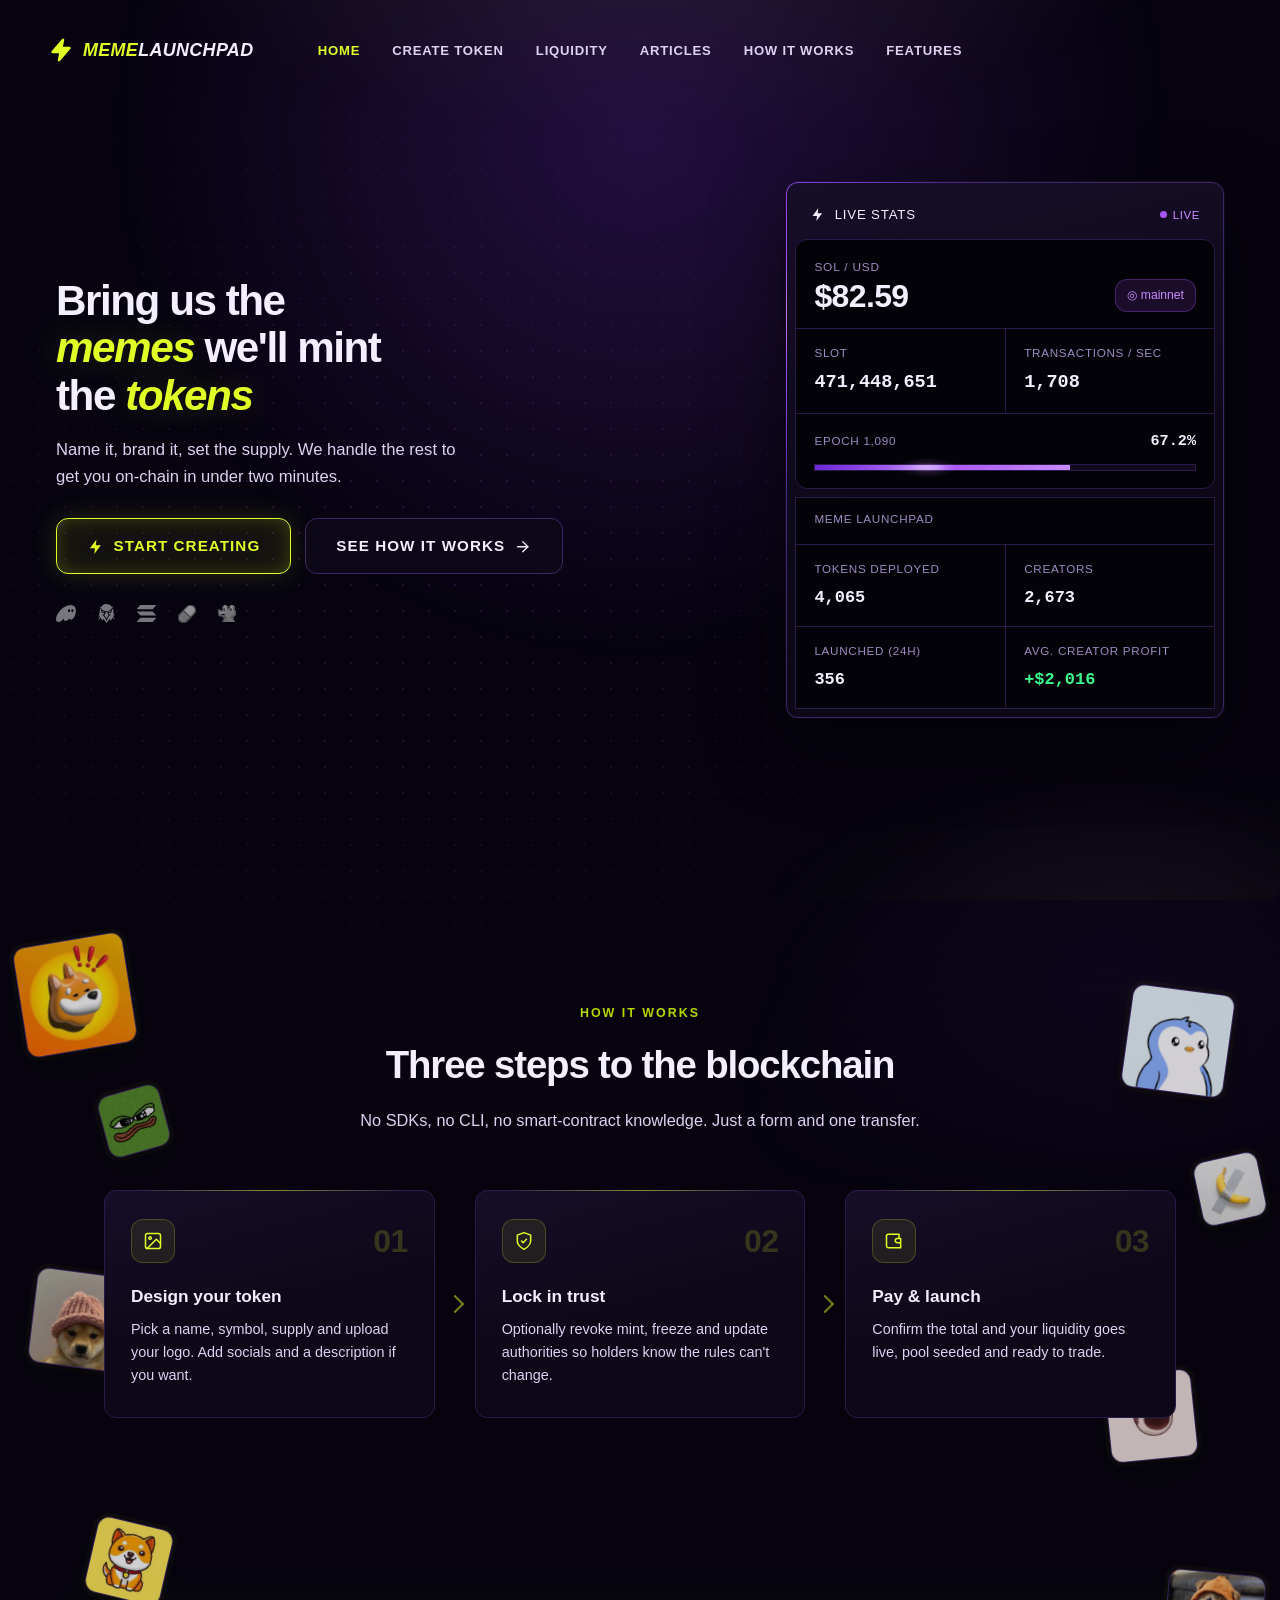
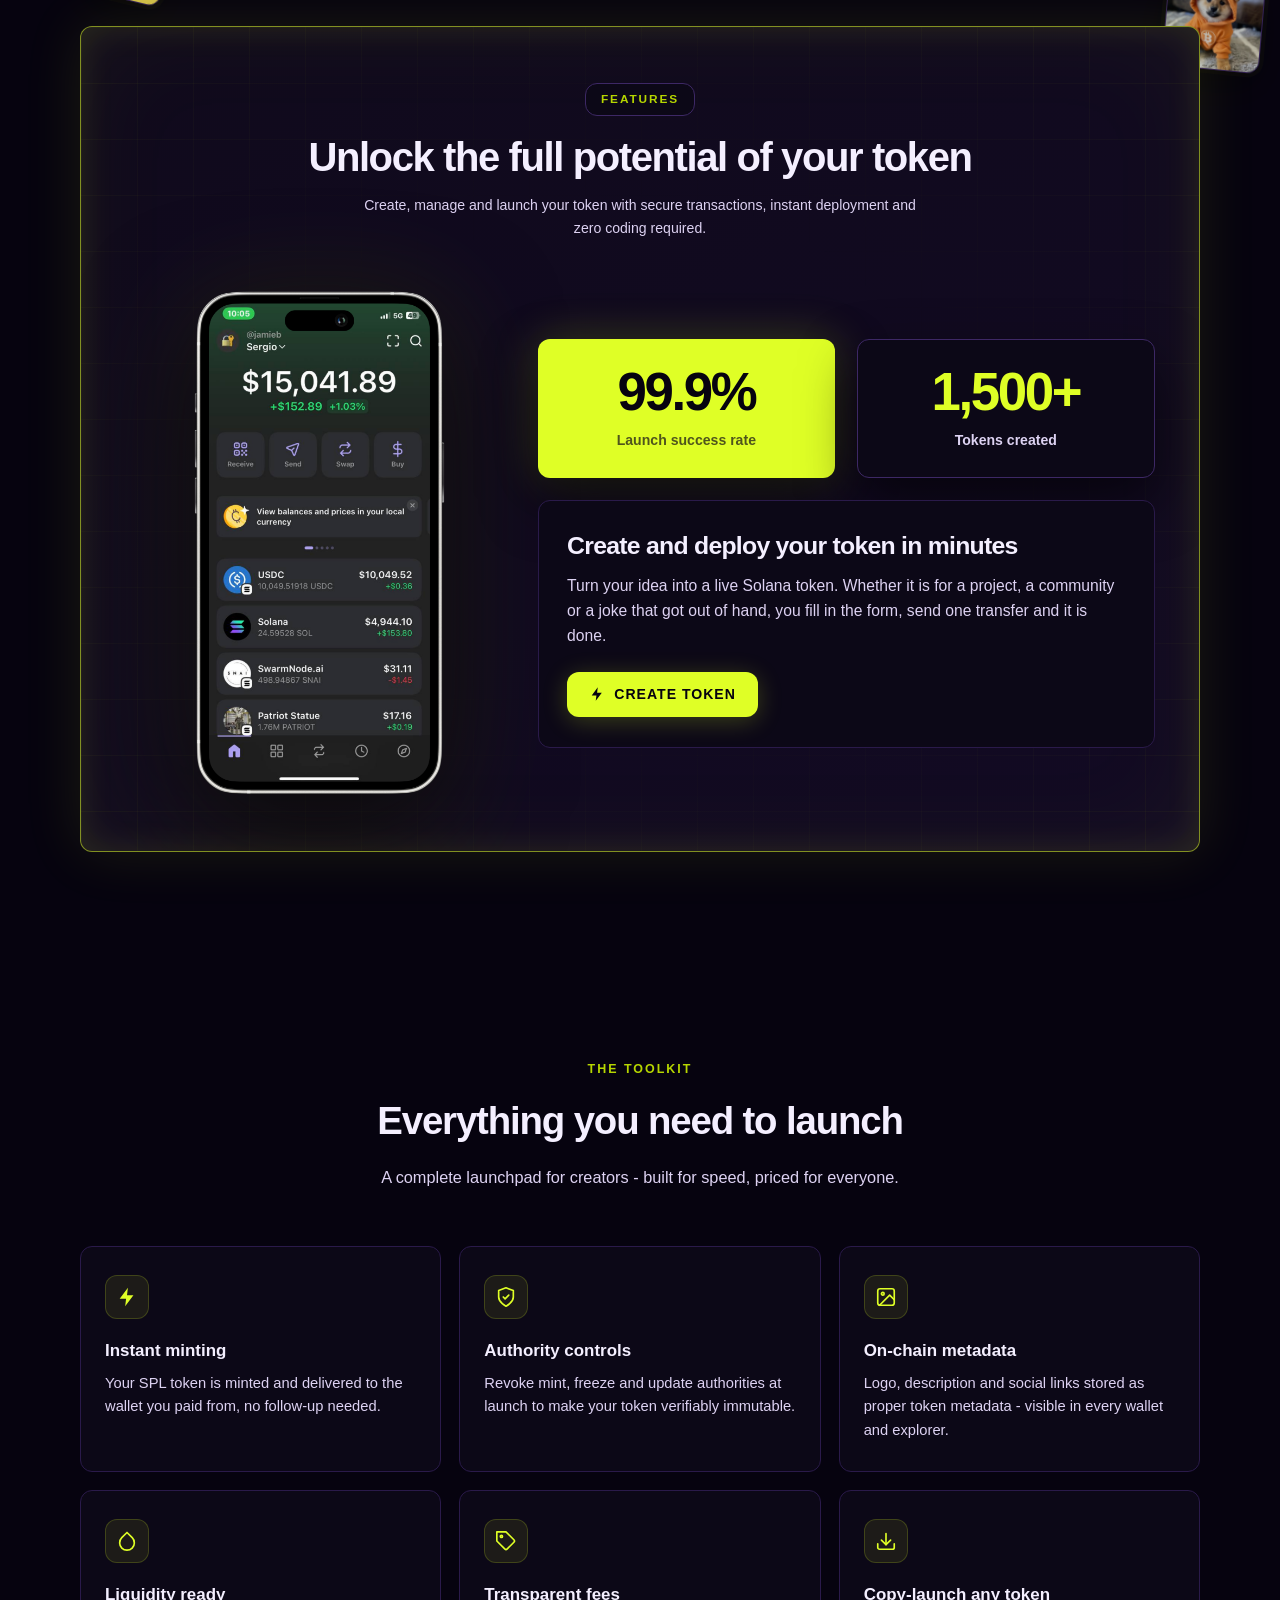
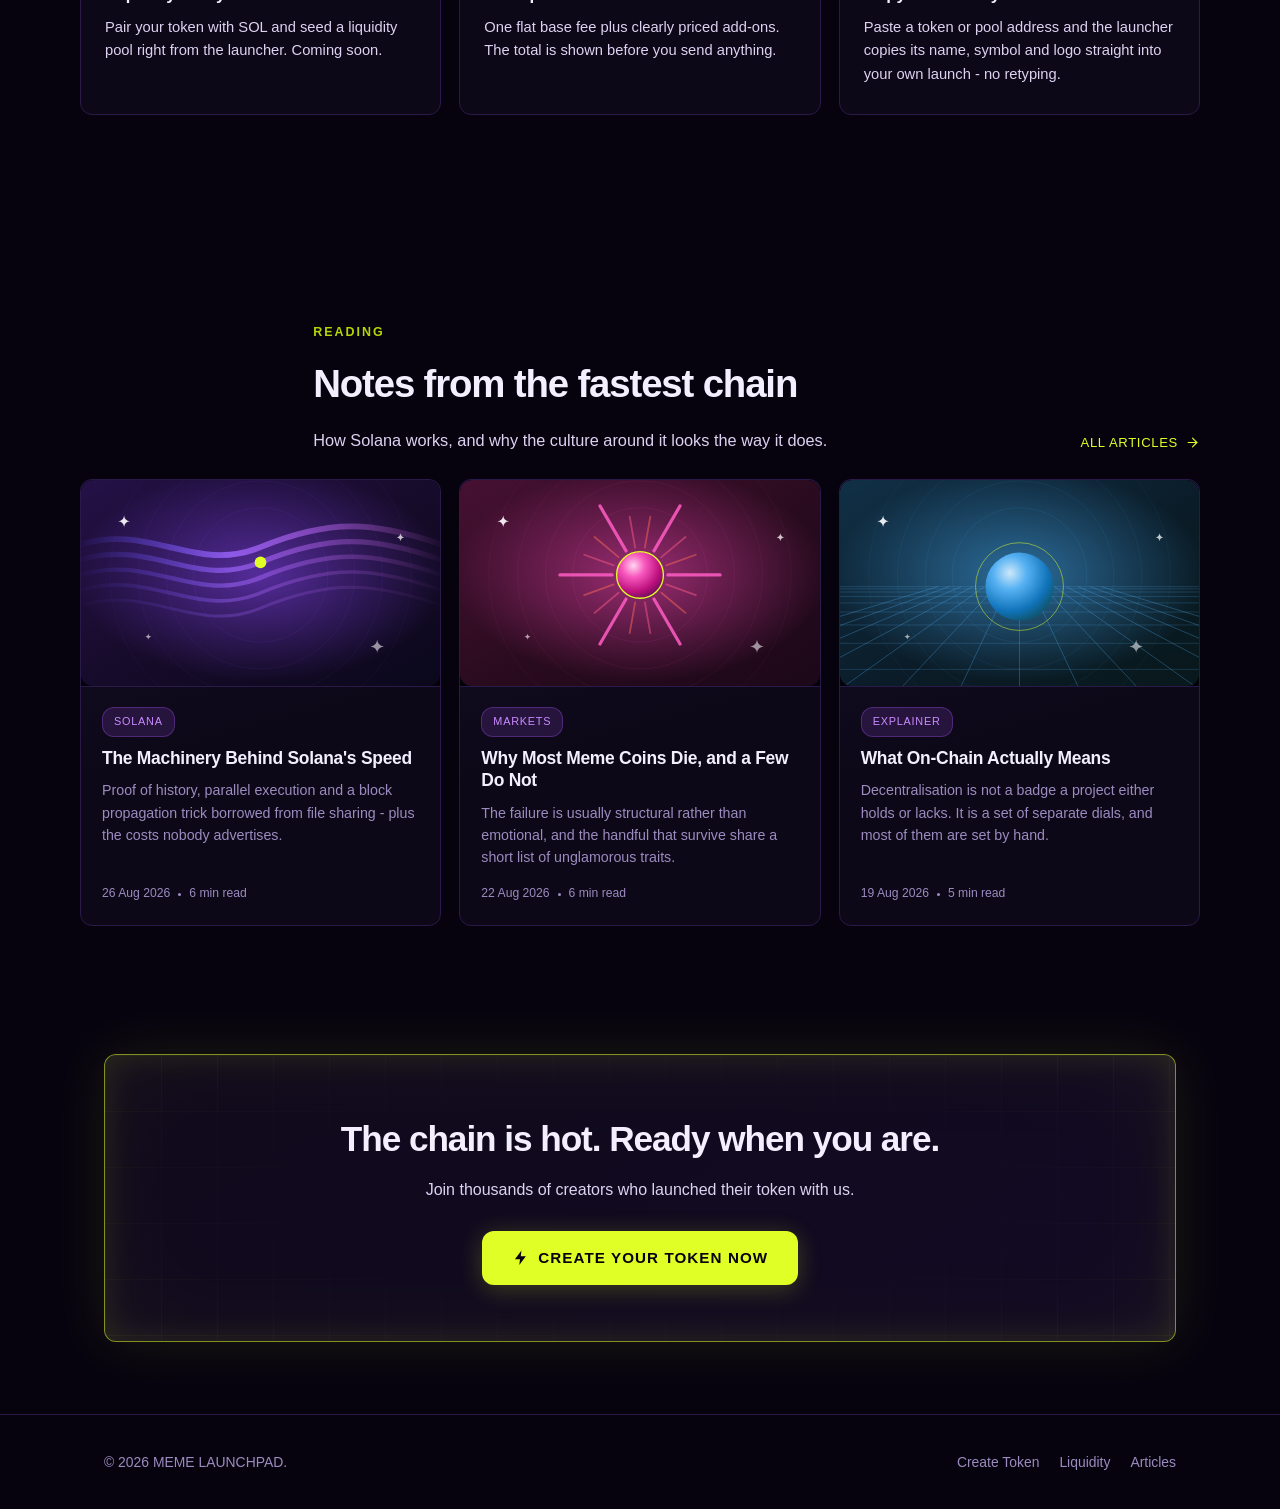
==== index.htm @ 9a55eae4 "Add files via upload" ====
﻿<!DOCTYPE html>
<html lang="en">
<head>
  <meta charset="UTF-8">
  <meta name="viewport" content="width=device-width, initial-scale=1.0">
  <title>MEME LAUNCHPAD - Create your Solana token in minutes</title>
  <meta name="description" content="MEME LAUNCHPAD is a no-code Solana token launcher. Mint, configure and launch your SPL token in minutes - no coding required.">
  <link rel="canonical" href="index.html">
  <link rel="license" href="llms.txt">
  <meta name="copyright" content="(c) 2026 MEME LAUNCHPAD. Original work. Not licensed for reproduction - see https://memebooster.io/llms.txt">
  <link rel="icon" href="favicon.90cffe6c8643.ico%40v%3D3" sizes="32x32">
  <link rel="icon" href="favicon.f3976409e687.svg%40v%3D3" type="image/svg+xml">
  <link rel="apple-touch-icon" href="apple-touch-icon.05379a6776e5.png%40v%3D3">
  <link rel="manifest" href="site.webmanifest">
  <meta name="theme-color" content="#06030f">
  <link rel="preconnect" href="https://fonts.googleapis.com">
  <link rel="preconnect" href="https://fonts.gstatic.com" crossorigin="">
  <link href="../css2?family=Geist:wght@400;500;600;700;800;900&family=Geist+Mono:wght@400;500;600;700&family=Chakra+Petch:ital,wght@1,700&display=swap" rel="stylesheet">
  <link rel="stylesheet" href="css/style.6849e642943a.css">
  <link rel="stylesheet" href="css/restyle.9b180af48ef9.css?v=13">
  <script>

    function reveal() { document.documentElement.classList.add("is-booted"); }
    addEventListener("app:ready", reveal, { once: true });
    addEventListener("load", reveal, { once: true });
  </script>
  <noscript><style>#boot { display: none; }</style></noscript>
</head>
<body class="home">

  <div id="boot">
    <span class="boot-mark"><svg><use href="#i-flip"></use></svg></span>
    <span class="boot-text">MEME LAUNCHPAD // Solana Mainnet</span>
    <span class="boot-track"><span class="boot-fill"></span></span>
  </div>

  <svg class="sprite" aria-hidden="true">
    <symbol id="i-spark" viewbox="0 0 24 24"><path d="M13 2 4 14h7l-1 8 9-12h-7l1-8Z"></path></symbol>

    <symbol id="i-flip" viewbox="0 0 16 16"><path d="M9.58 1.077a.75.75 0 0 1 .405.82L9.165 6h4.085a.75.75 0 0 1 .567 1.241l-6.5 7.5a.75.75 0 0 1-1.302-.638L6.835 10H2.75a.75.75 0 0 1-.567-1.241l6.5-7.5a.75.75 0 0 1 .897-.182" fill="currentColor" fill-rule="evenodd" clip-rule="evenodd"></path></symbol>
    <symbol id="i-bolt" viewbox="0 0 24 24"><path d="M13 2 4 14h7l-1 8 9-12h-7l1-8Z"></path></symbol>
    <symbol id="i-shield" viewbox="0 0 24 24"><path d="M12 22s8-4 8-10V5l-8-3-8 3v7c0 6 8 10 8 10Z"></path><path d="m9 12 2 2 4-4"></path></symbol>
    <symbol id="i-image" viewbox="0 0 24 24"><rect x="3" y="3" width="18" height="18" rx="2.5"></rect><circle cx="8.5" cy="8.5" r="1.5"></circle><path d="m21 15-5-5L5 21"></path></symbol>
    <symbol id="i-droplet" viewbox="0 0 24 24"><path d="M12 2.7 6.3 8.4a8 8 0 1 0 11.4 0L12 2.7Z"></path></symbol>
    <symbol id="i-tag" viewbox="0 0 24 24"><path d="M20.6 13.4 13.4 20.6a2 2 0 0 1-2.8 0L2 12V2h10l8.6 8.6a2 2 0 0 1 0 2.8Z"></path><circle cx="7" cy="7" r="1.2"></circle></symbol>
    <symbol id="i-wallet" viewbox="0 0 24 24"><path d="M3 6a2 2 0 0 1 2-2h13v4"></path><path d="M3 6v12a2 2 0 0 0 2 2h15v-5"></path><path d="M20 9h-4a2.5 2.5 0 0 0 0 5h4V9Z"></path></symbol>
    <symbol id="i-import" viewbox="0 0 24 24"><path d="M21 15v4a2 2 0 0 1-2 2H5a2 2 0 0 1-2-2v-4"></path><path d="m7 11 5 5 5-5"></path><path d="M12 16V4"></path></symbol>
    <symbol id="i-check" viewbox="0 0 24 24"><path d="m20 6-11 11-5-5"></path></symbol>
    <symbol id="i-arrow-right" viewbox="0 0 24 24"><path d="M5 12h14"></path><path d="m12 5 7 7-7 7"></path></symbol>

    <symbol id="i-arrow-ne" viewbox="0 0 24 24"><path d="M7 17 17 7"></path><path d="M8.4 7H17v8.6"></path></symbol>
    <symbol id="i-clock" viewbox="0 0 24 24"><circle cx="12" cy="12" r="9"></circle><path d="M12 7v5l3.5 2"></path></symbol>
  </svg>

  <div class="page-glow" aria-hidden="true">
    <div class="glow-rings"></div>

  </div>

  <header class="site-header">
    <div class="container nav">
      <a href="index.html" class="brand" aria-label="MEME LAUNCHPAD home">
        <span class="brand-mark"><svg class="icon"><use href="#i-flip"></use></svg></span>
        <span class="brand-word">MEME<span>LAUNCHPAD</span></span>
      </a>
            <button type="button" class="nav-toggle" aria-label="Open menu" aria-expanded="false" aria-controls="siteNav">
        <span></span><span></span><span></span>
      </button>
      <ul class="nav-links" id="siteNav">
        <li><a href="index.html" class="active">Home</a></li>
        <li><a href="create-token.html">Create Token</a></li>
        <li><a href="liquidity.html">Liquidity</a></li>
        <li><a href="articles/index.htm">Articles</a></li>
        <li><a href="#how">How it works</a></li>
        <li><a href="#features">Features</a></li>
      </ul>
    </div>
  </header>

  <main>

    <section class="hero">
      <div class="container hero-inner">
        <div class="hero-copy">
          <h1>Bring us the <span class="neon-text">memes</span> we'll mint the <span class="neon-text">tokens</span></h1>
          <p>Name it, brand it, set the supply. We handle the rest to get you on-chain in under two minutes.</p>
          <div class="hero-actions">
            <a href="create-token.html" class="btn btn-shine btn-lg">
              <svg class="icon"><use href="#i-spark"></use></svg> Start Creating
            </a>
            <a href="#how" class="btn btn-ghost btn-lg">
              See how it works <svg class="icon"><use href="#i-arrow-right"></use></svg>
            </a>
          </div>

          <div class="ecosystem" aria-hidden="true">
            <span class="eco-item"><img class="eco-phantom" src="img/logos/phantom.e789713c4403.svg" alt="" width="22.6" height="19"></span>
            <span class="eco-item"><img class="eco-dexscreener" src="img/logos/dexscreener.ff8426c8dd64.svg" alt="" width="18" height="20.6"></span>
            <span class="eco-item"><img class="eco-solana" src="img/logos/solana.76dd464224bd.svg" alt="" width="21.9" height="19.2"></span>
            <span class="eco-item mono"><img class="eco-pumpfun" src="img/logos/pumpfun.8094a19a7d53.svg" alt="" width="19.4" height="20"></span>
            <span class="eco-item mono"><img class="eco-gmgn" src="img/logos/gmgn.ffbccfd24b8b.svg" alt="" width="20.7" height="19.4"></span>
          </div>
        </div>

        <aside class="live-board" id="liveBoard" aria-label="Live Solana network status">
          <span class="lb-ring" aria-hidden="true"><i></i></span>
          <div class="lb-head">
            <span class="lb-title"><svg class="icon"><use href="#i-bolt"></use></svg> Live stats</span>
            <span class="lb-live"><span class="lb-dot"></span> <span id="lbStatus">Live</span></span>
          </div>

          <div class="lb-body">
            <div class="lb-price">
              <span class="lb-price-main">
                <span class="lb-price-label">SOL / USD</span>
                <span class="lb-price-value" id="lbPrice">$82.59</span>
              </span>
              <span class="lb-sol">◎ mainnet</span>
            </div>

            <div class="lb-grid">
              <div class="lb-cell">
                <div class="lb-k">Slot</div>
                <div class="lb-v" id="lbSlot">--</div>
              </div>
              <div class="lb-cell">
                <div class="lb-k">Transactions / sec</div>
                <div class="lb-v" id="lbTps">--</div>
              </div>
            </div>

            <div class="lb-epoch">
              <div class="lb-epoch-row">
                <span class="lb-k">Epoch <span id="lbEpoch">--</span></span>
                <span class="lb-v" style="font-size:.95rem" id="lbEpochPct">--</span>
              </div>
              <div class="lb-bar"><div class="lb-fill" id="lbFill"></div></div>
            </div>
          </div>

          <div class="lb-platform" data-modelled="true">
            <div class="lb-platform-head">
              <span class="lb-k">MEME LAUNCHPAD</span>
            </div>
            <div class="lb-grid">
              <div class="lb-cell">
                <div class="lb-k">Tokens deployed</div>
                <div class="lb-v" id="lbDeployed">--</div>
              </div>
              <div class="lb-cell">
                <div class="lb-k">Creators</div>
                <div class="lb-v" id="lbCreators">--</div>
              </div>
              <div class="lb-cell">
                <div class="lb-k">Launched (24h)</div>
                <div class="lb-v" id="lbLaunched">--</div>
              </div>
              <div class="lb-cell">
                <div class="lb-k">Avg. creator profit</div>
                <div class="lb-v lb-gain" id="lbProfit">--</div>
              </div>
            </div>
          </div>
        </aside>
      </div>
    </section>

    <section class="section how-section" id="how">
      <div class="container">
      <div class="section-head">
        <div class="eyebrow">How it works</div>
        <h2>Three steps to the blockchain</h2>
        <p>No SDKs, no CLI, no smart-contract knowledge. Just a form and one transfer.</p>
      </div>
      <div class="steps-band">

        <div class="token-field" aria-hidden="true">
          <div class="token-tile" data-depth="0.9" style="--x:1.5%;  --y:6.2%;  --s:112px; --r:-9deg;  --rx:5deg;  --ry:-7deg;">
            <img src="../coins/images/28600/large/bonk.jpg" alt="" loading="lazy"><b>B</b>
          </div>
          <div class="token-tile" data-depth="0.45" style="--x:2.5%;  --y:46.2%; --s:96px;  --r:7deg;   --rx:4deg;  --ry:6deg;">
            <img src="../coins/images/33566/large/dogwifhat.jpg" alt="" loading="lazy"><b>W</b>
          </div>
          <div class="token-tile" data-depth="0.7" style="--x:7%;    --y:76.2%; --s:78px;  --r:13deg;  --rx:-5deg; --ry:-6deg;">
            <img src="../coins/images/16125/large/babydoge.jpg" alt="" loading="lazy"><b>B</b>
          </div>
          <div class="token-tile" data-depth="0.3" style="--x:8%;    --y:24.2%; --s:64px;  --r:-15deg; --rx:-6deg; --ry:8deg;">
            <img src="../coins/images/36071/large/bome.png" alt="" loading="lazy"><b>B</b>
          </div>
          <div class="token-tile" data-depth="0.85" style="--x:88%;   --y:12.2%; --s:104px; --r:8deg;   --rx:-5deg; --ry:7deg;">
            <img src="../coins/images/52622/large/PUDGY_PENGUINS_PENGU_PFP.png" alt="" loading="lazy"><b>P</b>
          </div>
          <div class="token-tile" data-depth="0.5" style="--x:86.5%; --y:58.2%; --s:88px;  --r:-6deg;  --rx:-4deg; --ry:-6deg;">
            <img src="../coins/images/33760/large/image.jpg" alt="" loading="lazy"><b>P</b>
          </div>
          <div class="token-tile" data-depth="0.65" style="--x:91%;   --y:82.2%; --s:98px;  --r:5deg;   --rx:5deg;  --ry:6deg;">
            <img src="../coins/images/37352/large/DOGGOTOTHEMOON.png" alt="" loading="lazy"><b>D</b>
          </div>
          <div class="token-tile" data-depth="0.35" style="--x:93.5%; --y:32.2%; --s:66px;  --r:-12deg; --rx:6deg;  --ry:-8deg;">
            <img src="../coins/images/51100/large/ban.jpg" alt="" loading="lazy"><b>C</b>
          </div>
        </div>
        <div class="steps">
          <div class="step-card">
            <div class="step-top">
              <span class="step-icon"><svg class="icon"><use href="#i-image"></use></svg></span>
              <span class="step-num">01</span>
            </div>
            <h3>Design your token</h3>
            <p>Pick a name, symbol, supply and upload your logo. Add socials and a description if you want.</p>
          </div>
          <div class="step-card">
            <div class="step-top">
              <span class="step-icon"><svg class="icon"><use href="#i-shield"></use></svg></span>
              <span class="step-num">02</span>
            </div>
            <h3>Lock in trust</h3>
            <p>Optionally revoke mint, freeze and update authorities so holders know the rules can't change.</p>
          </div>
          <div class="step-card">
            <div class="step-top">
              <span class="step-icon"><svg class="icon"><use href="#i-wallet"></use></svg></span>
              <span class="step-num">03</span>
            </div>
            <h3>Pay &amp; launch</h3>
            <p>Confirm the total and your liquidity goes live, pool seeded and ready to trade.</p>
          </div>
        </div>
      </div>
      </div>
    </section>

    <section class="section container">
      <div class="showcase">
        <div class="showcase-head">
          <span class="eyebrow-chip">Features</span>
          <h2>Unlock the full potential of your token</h2>
          <p>Create, manage and launch your token with secure transactions, instant deployment and zero coding required.</p>
        </div>

        <div class="showcase-grid">
          <div class="showcase-phone">
            <img src="assets/iphone.0a10cabb8123.png" alt="A Solana wallet open on a phone, showing token balances" class="phone-shot">
          </div>

          <div class="showcase-cards">
            <div class="bubbles">
              <div class="bubble neon">
                <b>99.9%</b>
                <span>Launch success rate</span>
              </div>
              <div class="bubble dark">
                <b>1,500+</b>
                <span>Tokens created</span>
              </div>
            </div>

            <div class="showcase-cta">
              <h3>Create and deploy your token in minutes</h3>
              <p>Turn your idea into a live Solana token. Whether it is for a project, a community or a joke that got out of hand, you fill in the form, send one transfer and it is done.</p>
              <a class="btn btn-primary" href="create-token.html">
                <svg class="icon"><use href="#i-spark"></use></svg> Create Token
              </a>
            </div>
          </div>
        </div>
      </div>
    </section>

    <section class="section container" id="features">
      <div class="section-head">
        <div class="eyebrow">The toolkit</div>
        <h2>Everything you need to launch</h2>
        <p>A complete launchpad for creators - built for speed, priced for everyone.</p>
      </div>
      <div class="features">
        <div class="feature-card">
          <div class="feature-icon"><svg class="icon icon-lg"><use href="#i-bolt"></use></svg></div>
          <h3>Instant minting</h3>
          <p>Your SPL token is minted and delivered to the wallet you paid from, no follow-up needed.</p>
        </div>
        <div class="feature-card">
          <div class="feature-icon"><svg class="icon icon-lg"><use href="#i-shield"></use></svg></div>
          <h3>Authority controls</h3>
          <p>Revoke mint, freeze and update authorities at launch to make your token verifiably immutable.</p>
        </div>
        <div class="feature-card">
          <div class="feature-icon"><svg class="icon icon-lg"><use href="#i-image"></use></svg></div>
          <h3>On-chain metadata</h3>
          <p>Logo, description and social links stored as proper token metadata - visible in every wallet and explorer.</p>
        </div>
        <div class="feature-card">
          <div class="feature-icon"><svg class="icon icon-lg"><use href="#i-droplet"></use></svg></div>
          <h3>Liquidity ready</h3>
          <p>Pair your token with SOL and seed a liquidity pool right from the launcher. Coming soon.</p>
        </div>
        <div class="feature-card">
          <div class="feature-icon"><svg class="icon icon-lg"><use href="#i-tag"></use></svg></div>
          <h3>Transparent fees</h3>
          <p>One flat base fee plus clearly priced add-ons. The total is shown before you send anything.</p>
        </div>
        <div class="feature-card">
          <div class="feature-icon"><svg class="icon icon-lg"><use href="#i-import"></use></svg></div>
          <h3>Copy-launch any token</h3>
          <p>Paste a token or pool address and the launcher copies its name, symbol and logo straight into your own launch - no retyping.</p>
        </div>
      </div>
    </section>

    <section class="section container" id="articles">
      <div class="section-head-row">
        <div class="section-head">
          <div class="eyebrow">Reading</div>
          <h2>Notes from the fastest chain</h2>
          <p>How Solana works, and why the culture around it looks the way it does.</p>
        </div>
        <a class="link-more" href="articles/index.htm">All articles <svg class="icon"><use href="#i-arrow-right"></use></svg></a>
      </div>
      <div class="articles-grid">
        <a class="article-card" href="articles/the-machinery-behind-solanas-speed.html">
          <span class="article-art"><img src="img/articles/the-machinery-behind-solanas-speed.38aaad7882fe.svg" alt="" loading="lazy" width="800" height="460"></span>
          <span class="article-text">
            <span class="article-cat">Solana</span>
            <h3>The Machinery Behind Solana&#x27;s Speed</h3>
            <p>Proof of history, parallel execution and a block propagation trick borrowed from file sharing - plus the costs nobody advertises.</p>
            <span class="article-meta">26 Aug 2026 <i class="dot"></i> 6 min read</span>
          </span>
        </a>
        <a class="article-card" href="articles/why-most-meme-coins-die.html">
          <span class="article-art"><img src="img/articles/why-most-meme-coins-die.2eac697364c8.svg" alt="" loading="lazy" width="800" height="460"></span>
          <span class="article-text">
            <span class="article-cat">Markets</span>
            <h3>Why Most Meme Coins Die, and a Few Do Not</h3>
            <p>The failure is usually structural rather than emotional, and the handful that survive share a short list of unglamorous traits.</p>
            <span class="article-meta">22 Aug 2026 <i class="dot"></i> 6 min read</span>
          </span>
        </a>
        <a class="article-card" href="articles/what-on-chain-actually-means.html">
          <span class="article-art"><img src="img/articles/what-on-chain-actually-means.a9b502c9d202.svg" alt="" loading="lazy" width="800" height="460"></span>
          <span class="article-text">
            <span class="article-cat">Explainer</span>
            <h3>What On-Chain Actually Means</h3>
            <p>Decentralisation is not a badge a project either holds or lacks. It is a set of separate dials, and most of them are set by hand.</p>
            <span class="article-meta">19 Aug 2026 <i class="dot"></i> 5 min read</span>
          </span>
        </a>
      </div>
    </section>

    <section class="container">
      <div class="cta-band">
        <h2>The chain is hot. Ready when you are.</h2>
        <p>Join thousands of creators who launched their token with us.</p>
        <a href="create-token.html" class="btn btn-primary btn-lg">
          <svg class="icon"><use href="#i-spark"></use></svg> Create your token now
        </a>
      </div>
    </section>
  </main>

  <footer class="site-footer">
    <div class="container footer-row">
      <span>© 2026 MEME LAUNCHPAD.</span>
      <div class="footer-links">
        <a href="create-token.html">Create Token</a>
        <a href="liquidity.html">Liquidity</a>
        <a href="articles/index.htm">Articles</a>
      </div>
    </div>
  </footer>

  <div class="toast" id="toast"></div>

  <script type="module" src="js/home.js?v=5"></script>
</body>
</html>
---- css/style.6849e642943a.css ----
:root {

  --bg: #06030f;
  --bg-raised: #100a1c;
  --bg-card: #0c0817;
  --bg-inset: #040209;
  --border: #2a1a4a;
  --border-strong: #3d2865;
  --border-hot: rgba(223, 255, 38, 0.32);

  --neon: #dfff26;
  --neon-soft: #ebff7a;
  --neon-dim: #b6d600;
  --neon-deep: #8ba300;
  --neon-shade: #5d6a10;
  --neon-glow: rgba(223, 255, 38, 0.22);
  --ink: #06030f;

  --violet: #a855f7;
  --violet-soft: #c98bff;
  --violet-dim: #8b3ded;
  --violet-deep: #6d28d9;
  --violet-shade: #4c1d95;
  --violet-glow: rgba(168, 85, 247, 0.28);
  --violet-haze: rgba(139, 61, 237, 0.22);

  --text: #f4efff;
  --text-dim: #ddd2f2;
  --text-faint: #9c8bc0;

  --success: #6ee787;
  --danger: #ff7a7a;

  --header-h: 98px;
  --sticky-top: 12px;
  --pv-bar-h: 77px;
  --forge-gap: 36px;

  --radius: 14px;
  --radius-sm: 10px;

  --font-body: "Inter", -apple-system, BlinkMacSystemFont, "Segoe UI", sans-serif;
  --font-display: "Inter", -apple-system, BlinkMacSystemFont, "Segoe UI", sans-serif;
}

* { margin: 0; padding: 0; box-sizing: border-box; }

html { scroll-behavior: smooth; }

html {
  scrollbar-width: none;
  -ms-overflow-style: none;
}

html::-webkit-scrollbar { width: 0; height: 0; }

.scrollbar {
  position: fixed;
  top: 0;
  right: 3px;
  bottom: 0;
  width: 10px;
  z-index: 60;
  display: none;
  opacity: 0;
  transition: opacity 0.3s ease;
  pointer-events: none;
}

.scrollbar.on { display: block; }
.scrollbar.show { opacity: 1; }

.scrollbar-thumb {
  position: absolute;
  top: 0;
  left: 2px;
  width: 6px;
  border-radius: 99px;
  background: #33245c;
  pointer-events: auto;
  cursor: default;
  transition: background 0.15s ease, width 0.15s ease;
}

.scrollbar-thumb:hover,
.scrollbar.dragging .scrollbar-thumb {
  background: #4a3578;
}

.pos-body,
.panel-overlay,
.pos-tabs {
  scrollbar-width: thin;
  scrollbar-color: #33245c transparent;
}

body {
  font-family: var(--font-body);
  background: var(--bg);
  color: var(--text);
  line-height: 1.6;
  min-height: 100vh;
  -webkit-font-smoothing: antialiased;
}

.btn {
  font-family: var(--font-display);
  text-transform: uppercase;
  letter-spacing: 0.07em;
}

body.home::before {
  content: "";
  position: fixed;
  inset: 0;
  background:
    radial-gradient(ellipse 65% 40% at 50% -12%, rgba(223, 255, 38, 0.07), transparent 70%),
    radial-gradient(ellipse 45% 35% at 88% 108%, rgba(182, 214, 0, 0.05), transparent 70%);
  pointer-events: none;
  z-index: 0;
}

main, header, footer { position: relative; z-index: 1; }

a { color: inherit; text-decoration: none; }
button { font-family: inherit; cursor: pointer; }

label[for],
label:has(input, select, textarea) {
  cursor: pointer;
}

.container { max-width: 1120px; margin: 0 auto; padding: 0 24px; }

.sprite { display: none; }

.icon {
  width: 1.15em;
  height: 1.15em;
  flex-shrink: 0;
  fill: none;
  stroke: currentColor;
  stroke-width: 1.8;
  stroke-linecap: round;
  stroke-linejoin: round;
}

.icon:has(use[href="#i-spark"]),
.icon:has(use[href="#i-bolt"]) {
  fill: currentColor;
  stroke: none;
}

.icon-lg { width: 22px; height: 22px; }
.icon-sm { width: 14px; height: 14px; stroke-width: 2.4; }

.site-header {
  position: static;
  z-index: 2;
  background: transparent;
}

.nav {
  display: flex;
  align-items: center;
  justify-content: space-between;
  height: var(--header-h);
  gap: 24px;
}

.brand {
  display: flex;
  align-items: center;
  color: var(--text);
}

.brand-mark {
  width: 28px;
  height: 28px;
  border-radius: 8px;
  background: var(--neon);
  color: var(--ink);
  display: grid;
  place-items: center;
  box-shadow: 0 0 16px var(--neon-glow);

  overflow: hidden;
}

.brand-mark .icon {
  width: 100%;
  height: 100%;
  fill: currentColor;
  stroke: none;
}

.nav-links { display: flex; gap: 4px; list-style: none; }

.nav-links a {
  padding: 8px 14px;
  border-radius: 8px;
  color: var(--text-dim);
  font-size: 0.92rem;
  font-weight: 600;
  transition: color 0.15s, background 0.15s;
}

.nav-links a:hover { color: var(--text); background: var(--bg-card); }
.nav-links a.active { color: var(--neon); }

@media (min-width: 920px) and (max-width: 1140px) {
  .nav-links { gap: 2px; }
  .nav-links a { padding: 8px 7px; font-size: 0.86rem; }
  .site-header .nav { padding: 0 28px; }
}

.btn {
  display: inline-flex;
  align-items: center;
  justify-content: center;
  gap: 9px;
  border: none;
  border-radius: 10px;
  padding: 11px 22px;
  font-size: 0.88rem;
  font-weight: 800;
  transition: transform 0.12s, box-shadow 0.15s, background 0.15s, border-color 0.15s;
}

.btn:active { transform: translateY(1px); }

.btn-primary {
  background: var(--neon);
  color: var(--ink);
  box-shadow: 0 4px 24px var(--neon-glow);
}

.btn-primary:hover { background: var(--neon-soft); box-shadow: 0 4px 34px rgba(223, 255, 38, 0.34); }

.btn-shine {
  position: relative;
  overflow: hidden;
  background: rgba(223, 255, 38, 0.05);
  color: var(--neon);
  border: 1.5px solid var(--neon);
  box-shadow:
    inset 0 0 16px rgba(223, 255, 38, 0.16),
    inset 0 0 44px rgba(223, 255, 38, 0.07),
    0 0 26px rgba(223, 255, 38, 0.16);
}

.btn-shine:hover {
  background: rgba(223, 255, 38, 0.1);
  box-shadow:
    inset 0 0 20px rgba(223, 255, 38, 0.24),
    inset 0 0 54px rgba(223, 255, 38, 0.1),
    0 0 38px rgba(223, 255, 38, 0.26);
}

.btn-shine::after {
  content: "";
  position: absolute;
  top: -30%;
  bottom: -30%;
  left: 0;
  width: 55%;

  background: linear-gradient(
    90deg,
    transparent 0%,
    rgba(235, 255, 122, 0.05) 28%,
    rgba(243, 255, 173, 0.14) 50%,
    rgba(235, 255, 122, 0.05) 72%,
    transparent 100%
  );
  filter: blur(7px);
  transform: translateX(-140%) skewX(-18deg);
  animation: btn-shine-sweep 3.6s ease-in-out infinite;
  pointer-events: none;
}

@keyframes btn-shine-sweep {
  0% { transform: translateX(-140%) skewX(-18deg); }

  45%, 100% { transform: translateX(240%) skewX(-18deg); }
}

@media (prefers-reduced-motion: reduce) {
  .btn-shine::after { animation: none; display: none; }
}

.btn-ghost {
  background: var(--bg-card);
  color: var(--text);
  border: 1px solid var(--border-strong);
}

.btn-ghost:hover { border-color: var(--border-hot); color: var(--neon); }

.btn-nav {
  background: none;
  border: 0;
  padding: 6px 0;
  color: var(--text);
  font-family: var(--font-body);
  font-weight: 500;
  font-size: 1.06rem;
  letter-spacing: -0.005em;
  line-height: 1;
  display: inline-flex;
  align-items: center;
  gap: 9px;
  transition: color 0.18s ease;
}

.btn-nav .icon {
  width: 1.5em;
  height: 1.5em;
  stroke-width: 1.9;
  color: var(--neon);
  transition: transform 0.18s ease;
}

.btn-nav:hover { color: var(--neon); }
.btn-nav:hover .icon { transform: translate(3px, -3px); }

@media (prefers-reduced-motion: reduce) {
  .btn-nav:hover .icon { transform: none; }
}

@media (max-width: 479px) {
  .btn-nav { font-size: 0.98rem; gap: 7px; }
}

.btn-lg { padding: 15px 30px; font-size: 0.95rem; border-radius: 12px; }
.btn-block { width: 100%; }
.btn[disabled] { opacity: 0.5; cursor: not-allowed; }

.hero {
  position: relative;

  min-height: calc(100vh - var(--header-h));
  display: flex;
  flex-direction: column;
  justify-content: center;
  padding: 24px 0 40px;
  text-align: center;
  overflow: hidden;
}

.hero-inner { position: relative; z-index: 2; }

.hero::before {
  content: "";
  position: absolute;
  inset: 0;
  background-image: radial-gradient(circle, rgba(223, 255, 38, 0.14) 1px, transparent 1px);
  background-size: 26px 26px;
  -webkit-mask-image: radial-gradient(ellipse 75% 65% at 50% 40%, #000 25%, transparent 75%);
  mask-image: radial-gradient(ellipse 75% 65% at 50% 40%, #000 25%, transparent 75%);
  pointer-events: none;
}

.how-section {
  position: relative;

  overflow-x: clip;
  overflow-y: visible;

  isolation: isolate;
}

.how-section > .container { position: relative; z-index: 2; }

.steps-band { position: relative; }

.token-field {
  position: absolute;

  top: 50%;
  left: 50%;
  width: 100vw;

  height: 832px;
  transform: translate(-50%, -50%);
  pointer-events: none;
  z-index: 1;

  perspective: 2600px;
}

.token-tile {
  position: absolute;
  left: var(--x);
  top: var(--y);
  width: var(--s);
  height: var(--s);

  transform: translateX(var(--px, 0));
  opacity: var(--op, 0.9);
  will-change: transform, opacity;
}

.tile-float,
.token-tile img,
.token-tile b {
  border-radius: 24%;
}

.token-tile img {
  display: block;
  width: 100%;
  height: 100%;
  object-fit: cover;
  border: 1px solid var(--border-strong);
  box-shadow: 0 14px 40px rgba(0, 0, 0, 0.6), 0 0 0 4px rgba(223, 255, 38, 0.04);
  animation: tile-float var(--d) ease-in-out var(--dl) infinite;

  transform: rotateX(var(--rx, 0deg)) rotateY(var(--ry, 0deg)) rotateZ(var(--r, 0deg));
  opacity: 0.9;
}

.token-tile b {
  display: none;
  width: 100%;
  height: 100%;
  place-items: center;
  font-family: var(--font-display);
  font-size: calc(var(--s) * 0.42);
  color: var(--neon);
  background: var(--bg-card);
  border: 1px solid var(--border-hot);
  animation: tile-float var(--d) ease-in-out var(--dl) infinite;
  transform: rotateX(var(--rx, 0deg)) rotateY(var(--ry, 0deg)) rotateZ(var(--r, 0deg));
}

.token-tile.fail img { display: none; }
.token-tile.fail b { display: grid; }

@keyframes tile-float {
  0%, 100% { translate: 0 0; }
  50% { translate: 0 -12px; }
}

@media (prefers-reduced-motion: reduce) {
  .token-tile img, .token-tile b { animation: none; }
}

@media (max-width: 1023px) {
  .token-field { display: none; }
}

.hero-badge {
  display: inline-flex;
  align-items: center;
  gap: 9px;
  background: var(--bg-card);
  border: 1px solid var(--border-strong);
  border-radius: 999px;
  padding: 6px 16px;
  font-size: 0.82rem;
  color: var(--text-dim);
  margin-bottom: 28px;
}

.pulse {
  width: 7px;
  height: 7px;
  border-radius: 50%;
  background: var(--neon);
  animation: pulse 1.8s ease-in-out infinite;
}

@keyframes pulse {
  0%, 100% { box-shadow: 0 0 0 0 var(--neon-glow); }
  50% { box-shadow: 0 0 0 6px transparent; }
}

.hero h1 {
  font-size: clamp(2.4rem, 5.5vw, 4rem);
  font-weight: 800;
  letter-spacing: -0.035em;
  line-height: 1.12;
  max-width: 760px;
  margin: 0 auto 20px;
}

.neon-text {
  color: var(--neon);
  font-style: italic;
  text-shadow: 0 0 34px var(--neon-glow);
}

.hero p {
  color: var(--text-faint);
  font-size: 1rem;
  max-width: 560px;
  margin: 0 auto 36px;
}

.hero-actions { display: flex; gap: 14px; justify-content: center; flex-wrap: wrap; }

.stats {
  display: grid;
  grid-template-columns: repeat(auto-fit, minmax(200px, 1fr));
  gap: 18px;

  margin-top: 0;
  padding: 120px 0 0;
}

.stat-card {
  position: relative;
  z-index: 3;
  background: var(--bg-card);
  border: 1px solid var(--border);
  border-radius: var(--radius);
  padding: 26px 22px;
  text-align: center;
}

.stat-value {
  font-size: 2rem;
  font-weight: 800;
  letter-spacing: -0.03em;
  color: var(--neon);
}

.stat-label { color: var(--text-dim); font-size: 0.9rem; margin-top: 4px; }

.section { padding: 104px 0; }
.section-head { text-align: center; max-width: 620px; margin: 0 auto 56px; }

.section-head h2 {
  font-size: clamp(1.7rem, 3.5vw, 2.4rem);
  font-weight: 800;
  letter-spacing: -0.03em;
  margin-bottom: 12px;
}

.section-head p { color: var(--text-dim); font-size: 1.02rem; }

.eyebrow {
  color: var(--neon-dim);
  font-size: 0.78rem;
  font-weight: 700;
  text-transform: uppercase;
  letter-spacing: 0.16em;
  margin-bottom: 10px;
}

.features {
  display: grid;
  grid-template-columns: repeat(auto-fit, minmax(280px, 1fr));
  gap: 18px;
}

.feature-card {
  background: var(--bg-card);
  border: 1px solid var(--border);
  border-radius: var(--radius);
  padding: 28px 24px;
  transition: border-color 0.2s, transform 0.2s;
}

.feature-card:hover { border-color: var(--border-hot); transform: translateY(-3px); }

.feature-icon {
  width: 44px;
  height: 44px;
  border-radius: 12px;
  background: rgba(223, 255, 38, 0.08);
  border: 1px solid rgba(223, 255, 38, 0.18);
  color: var(--neon);
  display: grid;
  place-items: center;
  margin-bottom: 18px;
}

.feature-card h3 { font-size: 1.06rem; margin-bottom: 8px; }
.feature-card p { color: var(--text-dim); font-size: 0.92rem; }

.steps {
  display: grid;
  grid-template-columns: repeat(3, 1fr);
  gap: 40px;

  position: relative;
  z-index: 2;
}

.step-card {
  position: relative;
  background: linear-gradient(165deg, #160e28, var(--bg-card) 55%);
  border: 1px solid var(--border);
  border-radius: 18px;
  padding: 28px 26px 30px;
  transition: transform 0.25s ease, border-color 0.25s ease, box-shadow 0.25s ease;
}

.step-card:not(:last-child)::before {
  content: "";
  position: absolute;
  top: 50%;

  left: calc(100% + 21px);
  width: 11px;
  height: 11px;
  border-top: 2px solid var(--neon);
  border-right: 2px solid var(--neon);
  transform: translate(-50%, -50%) rotate(45deg);
  opacity: 0.5;
}

.step-card::after {
  content: "";
  position: absolute;
  top: -1px;
  left: 26px;
  right: 26px;
  height: 1px;
  background: linear-gradient(90deg, transparent, rgba(223, 255, 38, 0.5), transparent);
}

.step-card:hover {
  transform: translateY(-6px);
  border-color: var(--border-hot);
  box-shadow: 0 20px 50px rgba(0, 0, 0, 0.55), 0 0 44px rgba(223, 255, 38, 0.08);
}

.step-top {
  display: flex;
  align-items: center;
  justify-content: space-between;
  margin-bottom: 20px;
}

.step-icon {
  display: grid;
  place-items: center;
  width: 44px;
  height: 44px;
  border-radius: 13px;
  background: rgba(223, 255, 38, 0.08);
  border: 1px solid rgba(223, 255, 38, 0.2);
  color: var(--neon);
}

.step-icon .icon { width: 20px; height: 20px; }

.step-num {
  font-family: var(--font-display);
  font-weight: 800;
  font-size: 2rem;
  line-height: 1;
  letter-spacing: -0.02em;
  color: rgba(223, 255, 38, 0.18);
}

.step-card h3 { font-size: 1.08rem; margin-bottom: 8px; }
.step-card p { color: var(--text-dim); font-size: 0.9rem; }

@media (max-width: 880px) {
  .steps { grid-template-columns: 1fr; gap: 18px; }
  .step-card:not(:last-child)::before { display: none; }
}

.showcase {
  position: relative;
  background: linear-gradient(150deg, var(--bg-raised), #120a23);
  border: 1.5px solid rgba(223, 255, 38, 0.55);
  border-radius: 30px;
  padding: 56px 44px 48px;
  overflow: hidden;
  box-shadow:
    inset 0 0 34px rgba(223, 255, 38, 0.1),
    inset 0 0 110px rgba(223, 255, 38, 0.05),
    0 0 60px rgba(223, 255, 38, 0.1);
}

.showcase::before {
  content: "";
  position: absolute;
  inset: 0;
  background-image:
    linear-gradient(rgba(223, 255, 38, 0.05) 1px, transparent 1px),
    linear-gradient(90deg, rgba(223, 255, 38, 0.05) 1px, transparent 1px);
  background-size: 56px 56px;
  -webkit-mask-image: radial-gradient(ellipse 80% 90% at 50% 50%, transparent 30%, #000 100%);
  mask-image: radial-gradient(ellipse 80% 90% at 50% 50%, transparent 30%, #000 100%);
  pointer-events: none;
}

.showcase-head {
  position: relative;
  text-align: center;
  max-width: 900px;
  margin: 0 auto;
}

.eyebrow-chip {
  display: inline-block;
  background: var(--bg-card);
  border: 1px solid var(--border-strong);
  border-radius: 999px;
  padding: 6px 15px;
  margin-bottom: 18px;
  color: var(--neon-dim);
  font-size: 0.74rem;
  font-weight: 700;
  text-transform: uppercase;
  letter-spacing: 0.16em;
}

.showcase-head h2 {
  font-size: clamp(1.7rem, 3.4vw, 2.5rem);
  font-weight: 800;
  letter-spacing: -0.035em;
  line-height: 1.15;
}

.showcase-head p {
  color: var(--text-dim);
  font-size: 0.88rem;
  max-width: 580px;
  margin: 14px auto 0;
}

.showcase-grid {
  position: relative;
  display: grid;
  grid-template-columns: minmax(230px, 0.82fr) minmax(320px, 1.3fr);
  gap: 0 24px;
  align-items: center;
  margin-top: 44px;
}

.showcase-phone { display: flex; justify-content: center; }

.phone-shot {
  display: block;
  max-height: 520px;
  max-width: 100%;

  filter:
    drop-shadow(0 34px 58px rgba(0, 0, 0, 0.72))
    drop-shadow(0 0 48px rgba(223, 255, 38, 0.09));
}

.showcase-cards {
  position: relative;
  display: grid;
  gap: 22px;
}

.bubbles {
  display: flex;
  gap: 22px;
}

.bubble {
  flex: 1 1 0;
  min-width: 0;
  border-radius: 22px;
  padding: 26px 20px;
  display: grid;
  place-content: center;
  justify-items: center;
  text-align: center;
}

.bubble b {
  display: block;
  font-size: clamp(2.4rem, 4.2vw, 3.3rem);
  font-weight: 800;
  letter-spacing: -0.045em;
  line-height: 1;
}

.bubble span {
  display: block;
  margin-top: 10px;
  font-size: 0.88rem;
  font-weight: 600;
}

.bubble.neon {
  background: var(--neon);
  color: var(--ink);
  box-shadow: 0 24px 54px rgba(0, 0, 0, 0.6), 0 0 46px var(--neon-glow);
}

.bubble.neon span { color: rgba(11, 5, 24, 0.68); }

.bubble.dark {
  background: var(--bg-card);
  border: 1px solid var(--border-strong);
  box-shadow: 0 24px 54px rgba(0, 0, 0, 0.6);
}

.bubble.dark b { color: var(--neon); }
.bubble.dark span { color: var(--text-dim); }

.showcase-cta {
  background: var(--bg-card);
  border: 1px solid var(--border);
  border-radius: 22px;
  padding: 30px 28px;
}

.showcase-cta h3 {
  font-size: clamp(1.2rem, 2.2vw, 1.55rem);
  font-weight: 800;
  letter-spacing: -0.03em;
  line-height: 1.2;
}

.showcase-cta p {
  color: var(--text-dim);
  font-size: 0.98rem;
  margin: 12px 0 24px;
}

@media (max-width: 900px) {
  .showcase { padding: 44px 22px 40px; }
  .showcase-grid { grid-template-columns: 1fr; gap: 32px; margin-top: 32px; }
  .showcase-phone { order: 2; }
  .showcase-cards { order: 1; }
  .phone-shot { max-height: 430px; }
}

@media (max-width: 560px) {
  .bubbles { flex-direction: column; }
}

.cta-band {
  position: relative;
  background: linear-gradient(150deg, var(--bg-raised), #120a23);
  border: 1.5px solid rgba(223, 255, 38, 0.55);
  border-radius: 22px;
  padding: 56px 32px;
  text-align: center;
  margin: 24px 0 72px;
  overflow: hidden;

  box-shadow:
    inset 0 0 34px rgba(223, 255, 38, 0.1),
    inset 0 0 110px rgba(223, 255, 38, 0.05),
    0 0 60px rgba(223, 255, 38, 0.1);
}

.cta-band::before {
  content: "";
  position: absolute;
  inset: 0;
  background-image:
    linear-gradient(rgba(223, 255, 38, 0.05) 1px, transparent 1px),
    linear-gradient(90deg, rgba(223, 255, 38, 0.05) 1px, transparent 1px);
  background-size: 56px 56px;
  -webkit-mask-image: radial-gradient(ellipse 80% 90% at 50% 50%, transparent 30%, #000 100%);
  mask-image: radial-gradient(ellipse 80% 90% at 50% 50%, transparent 30%, #000 100%);
  pointer-events: none;
}

.cta-band > * { position: relative; }

.cta-band h2 {
  font-size: clamp(1.6rem, 3vw, 2.2rem);
  font-weight: 800;
  letter-spacing: -0.03em;
  margin-bottom: 10px;
}

.cta-band p { color: var(--text-dim); margin-bottom: 28px; }

.site-footer {
  border-top: 1px solid var(--border);
  padding: 36px 0;
  color: var(--text-faint);
  font-size: 0.87rem;
}

.footer-row {
  display: flex;
  justify-content: space-between;
  align-items: center;
  gap: 16px;
  flex-wrap: wrap;
}

.footer-links { display: flex; gap: 20px; }
.footer-links a:hover { color: var(--neon); }

.forge-layout {
  display: grid;
  grid-template-columns: 1fr;
  gap: var(--forge-gap);

  padding: calc(var(--forge-gap) - 4px) 0 80px;
}

.page-title { padding: 48px 0 0; }

.page-title h1 {
  font-size: clamp(1.8rem, 4vw, 2.6rem);
  font-weight: 800;
  letter-spacing: -0.03em;
  line-height: 1.12;
}

.page-title p {
  color: var(--text-faint);
  margin-top: 6px;
  max-width: 780px;
  font-size: 0.9rem;
}

.wizard {
  display: grid;
  grid-template-columns: 196px minmax(0, 1fr);
  gap: 30px;
  align-items: start;
}

.step-nav {
  position: sticky;
  top: calc(var(--sticky-top) + var(--pv-bar-h) + var(--forge-gap));
}

.step-list { list-style: none; }

.step-item {
  --marker: 36px;
  position: relative;
  display: flex;
  flex-direction: column;
}

.step-item:not(:last-child)::after {
  content: "";
  position: absolute;
  left: calc(var(--marker) / 2 - 0.5px);
  top: var(--marker);
  bottom: 0;
  width: 1px;
  background-image: repeating-linear-gradient(
    to bottom,
    var(--neon-shade) 0 3px,
    transparent 3px 7px
  );
}

.step-btn {
  display: flex;
  align-items: flex-start;
  gap: 14px;
  width: 100%;
  padding: 0 0 44px;
  text-align: left;
  background: none;
  border: none;
  border-radius: 8px;
  color: inherit;
  font-family: inherit;
  cursor: pointer;
}

.step-item:last-child .step-btn { padding-bottom: 0; }

.step-marker {
  position: relative;
  width: var(--marker);
  height: var(--marker);
  flex-shrink: 0;
  display: grid;
  place-items: center;
  border-radius: 50%;
  border: 1.5px solid var(--border-strong);
  background: var(--bg-inset);
  font-family: var(--font-display);
  font-size: 0.85rem;
  font-weight: 800;
  transition: background 0.18s, border-color 0.18s, color 0.18s, box-shadow 0.18s;
}

.step-index {
  line-height: 1;
  transform: translateY(0.4px);
  color: var(--neon);
  transition: opacity 0.15s, color 0.18s;
}

.step-marker .step-tick {
  position: absolute;
  width: 16px;
  height: 16px;
  stroke-width: 3;
  opacity: 0;
}

.step-label { display: flex; flex-direction: column; min-width: 0; }
.step-name { font-size: 0.92rem; font-weight: 600; line-height: 20px; color: var(--text-dim); }
.step-hint { font-size: 0.75rem; line-height: 16px; color: var(--text-faint); }

.step-btn:hover .step-name { color: var(--text); }
.step-btn:hover .step-marker { border-color: var(--border-hot); }

.step-btn:focus-visible {
  outline: 2px solid var(--border-hot);
  outline-offset: 3px;
}

.step-item.is-active .step-marker {
  background: var(--neon);
  border-color: var(--neon);
  box-shadow: 0 0 18px rgba(223, 255, 38, 0.28);
}

.step-item.is-active .step-index { color: var(--ink); }
.step-item.is-active .step-name { color: var(--text); }

.step-item.is-done .step-marker {
  background: rgba(223, 255, 38, 0.1);
  border-color: var(--neon);
  color: var(--neon);
}

.step-item.is-done .step-index { opacity: 0; }
.step-item.is-done .step-tick { opacity: 1; }
.step-item.is-done .step-name { color: var(--text-dim); }

.step-line { display: none; }

.step-pane { display: none; }
.step-pane.is-active { display: block; }

.step-actions {
  display: flex;
  justify-content: space-between;
  gap: 12px;
  margin-top: 20px;
}

.step-actions.end { justify-content: flex-end; }
.step-actions .btn { display: inline-flex; align-items: center; gap: 9px; }
.step-actions .btn .icon { width: 16px; height: 16px; }

.panel {
  background: var(--bg-card);
  border: 1px solid var(--border);
  border-radius: var(--radius);
  padding: 28px;
}

.panel + .panel { margin-top: 20px; }
.panel h2 { font-size: 1.04rem; font-weight: 700; margin-bottom: 4px; }
.panel-sub { color: var(--text-faint); font-size: 0.85rem; margin-bottom: 22px; }

.form-grid { display: grid; grid-template-columns: 1fr 1fr; gap: 18px; }
.field { display: flex; flex-direction: column; gap: 7px; }
.field.full { grid-column: 1 / -1; }

.field label { font-size: 0.85rem; font-weight: 600; color: var(--text-dim); }
.field label .req { color: var(--neon); }

.field input,
.field textarea {
  background: var(--bg-inset);
  border: 1px solid var(--border);
  border-radius: var(--radius-sm);
  padding: 12px 14px;
  color: var(--text);
  font-family: inherit;
  font-size: 0.95rem;
  transition: border-color 0.15s, box-shadow 0.15s;
}

.field input::placeholder, .field textarea::placeholder { color: var(--text-faint); }

.field input.upper { text-transform: uppercase; }
.field input.upper::placeholder { text-transform: none; }

.field input:focus,
.field textarea:focus {
  outline: none;
  border-color: var(--neon);
  box-shadow: 0 0 0 3px rgba(223, 255, 38, 0.13);
}

.select { position: relative; }

.select-btn {
  width: 100%;
  display: flex;
  align-items: center;
  justify-content: space-between;
  gap: 10px;
  background: var(--bg-inset);
  border: 1px solid var(--border);
  border-radius: var(--radius-sm);
  padding: 12px 14px;
  color: var(--text);
  font-family: inherit;
  font-size: 0.95rem;
  text-align: left;
  cursor: pointer;
  transition: border-color 0.15s, box-shadow 0.15s;
}
.select-btn:hover { border-color: var(--border-strong); }
.select-btn:focus-visible,
.select.open .select-btn {
  outline: none;
  border-color: var(--neon);
  box-shadow: 0 0 0 3px rgba(223, 255, 38, 0.13);
}
.select-caret { width: 14px; height: 14px; flex-shrink: 0; color: var(--text-faint); transition: transform 0.15s; }
.select.open .select-caret { transform: rotate(180deg); }

.select-menu {
  position: absolute;
  left: 0;
  right: 0;
  top: calc(100% + 6px);
  z-index: 20;
  margin: 0;
  padding: 6px;
  display: flex;
  flex-direction: column;
  gap: 6px;
  list-style: none;
  background: var(--bg-raised);
  border: 1px solid var(--border-strong);
  box-shadow: 0 16px 40px rgba(0, 0, 0, 0.55);
  max-height: 260px;
  overflow-y: auto;
}
.select-menu[hidden] { display: none; }

.select-menu [role="option"] {
  display: flex;
  align-items: center;
  justify-content: space-between;
  gap: 10px;
  padding: 7px 12px;
  font-size: 0.9rem;
  color: var(--text-dim);
  cursor: pointer;
  transition: background 0.12s, color 0.12s;
}
.select-menu [role="option"]:hover,
.select-menu [role="option"][data-active] { background: var(--neon-glow); color: var(--text); }
.select-menu [role="option"][aria-selected="true"] { color: var(--neon); }
.select-tick { width: 14px; height: 14px; flex-shrink: 0; opacity: 0; }
.select-menu [role="option"][aria-selected="true"] .select-tick { opacity: 1; }

.field textarea { resize: vertical; min-height: 88px; }

.field input[type="number"]::-webkit-outer-spin-button,
.field input[type="number"]::-webkit-inner-spin-button {
  -webkit-appearance: none;
  margin: 0;
}

.field input[type="number"] { -moz-appearance: textfield; appearance: textfield; }
.hint { font-size: 0.77rem; color: var(--text-faint); }

.basics-top {
  display: grid;
  grid-template-columns: auto 1fr;
  gap: 18px;
  align-items: start;
}

.field-stack { display: flex; flex-direction: column; gap: 18px; }

.basics-numbers { margin-top: 18px; }

.logo-field .dropzone { width: 172px; }

.dropzone {
  aspect-ratio: 1 / 1;
  display: grid;
  place-items: center;
  border: 1.5px dashed var(--border-strong);
  border-radius: var(--radius-sm);
  padding: 14px;
  text-align: center;
  color: var(--text-faint);
  font-size: 0.78rem;
  line-height: 1.4;
  cursor: pointer;
  overflow: hidden;
  transition: border-color 0.15s, background 0.15s, color 0.15s;
  background: var(--bg-inset);
}

.dropzone:hover { border-color: var(--neon); color: var(--text-dim); }
.dropzone.dragging { border-color: var(--neon); background: rgba(223, 255, 38, 0.05); color: var(--text); }

.dropzone .icon { width: 20px; height: 20px; margin-bottom: 6px; }
.dz-hint { display: block; }

.dropzone.has-image {
  padding: 0;
  border-style: solid;
  border-color: var(--border);
}

.dropzone.has-image #dropzoneText {
  display: block;
  width: 100%;
  height: 100%;
}

.dropzone img {
  display: block;
  width: 100%;
  height: 100%;
  object-fit: cover;
  border-radius: inherit;
}

.dropzone.has-image::after {
  content: "Change";
  position: absolute;
  inset: auto 0 0 0;
  padding: 6px;
  font-size: 0.72rem;
  font-weight: 600;
  color: var(--text);
  background: rgba(11, 5, 24, 0.82);
  opacity: 0;
  transition: opacity 0.15s;
}

.dropzone.has-image { position: relative; }
.dropzone.has-image:hover::after { opacity: 1; }

@media (max-width: 620px) {
  .basics-top { grid-template-columns: 1fr; }
  .logo-field .dropzone { max-width: 172px; }
}

.switch { position: relative; width: 44px; height: 25px; flex-shrink: 0; }
.switch input { opacity: 0; width: 0; height: 0; }

.slider {
  position: absolute;
  inset: 0;
  background: var(--border-strong);
  border-radius: 999px;
  cursor: pointer;
  transition: background 0.2s;
}

.slider::before {
  content: "";
  position: absolute;
  width: 19px;
  height: 19px;
  left: 3px;
  top: 3px;
  border-radius: 50%;
  background: var(--text-faint);
  transition: transform 0.2s, background 0.2s;
}

.switch input:checked + .slider { background: var(--neon); }
.switch input:checked + .slider::before { transform: translateX(19px); background: var(--ink); }

.adv-stack { display: grid; gap: 14px; }

.adv-module,
.panel-inset {
  background: var(--bg-inset);
  border: 1px solid var(--border);
  border-radius: var(--radius);
  padding: 18px 20px;
  transition: border-color 0.18s, background 0.18s, box-shadow 0.18s;
}

.adv-module:not(.is-lit):hover { border-color: var(--border-strong); }

.adv-module.is-lit {
  border-color: var(--neon);
  background: rgba(223, 255, 38, 0.045);
  box-shadow: inset 0 0 26px rgba(223, 255, 38, 0.06);
}

.adv-head { display: flex; align-items: center; gap: 14px; }

.adv-icon {
  width: 38px;
  height: 38px;
  flex-shrink: 0;
  display: grid;
  place-items: center;
  border-radius: 11px;
  background: rgba(223, 255, 38, 0.08);
  border: 1px solid rgba(223, 255, 38, 0.18);
  color: var(--neon);
}

.adv-icon .icon { width: 19px; height: 19px; }

.adv-tag {
  flex-shrink: 0;
  padding: 4px 11px;
  border-radius: 999px;
  font-family: var(--font-display);
  font-size: 0.7rem;
  font-weight: 800;
  letter-spacing: 0.08em;
  text-transform: uppercase;
  color: var(--neon);
  background: rgba(223, 255, 38, 0.1);
  border: 1px solid rgba(223, 255, 38, 0.24);
}

.adv-tag.muted {
  color: var(--text-faint);
  background: rgba(255, 255, 255, 0.03);
  border-color: var(--border-strong);
}

.adv-title { flex: 1; min-width: 0; }
.adv-title h3 { font-size: 1rem; font-weight: 700; line-height: 1.3; }
.adv-title p { margin-top: 2px; color: var(--text-faint); font-size: 0.84rem; line-height: 1.45; }

.adv-body {
  margin-top: 18px;
  padding-top: 18px;
  border-top: 1px solid var(--border);
}

.adv-module:has(.adv-toggle:not(:checked)) .adv-body { opacity: 0.45; }
.adv-body input:disabled { cursor: not-allowed; }

.adv-note { margin-bottom: 12px; color: var(--text-faint); font-size: 0.84rem; }

.preset-row { display: flex; flex-wrap: wrap; gap: 10px; }

.preset {
  padding: 11px 18px;
  border-radius: var(--radius-sm);
  background: var(--bg-inset);
  border: 1px solid var(--border-strong);
  color: var(--text-dim);
  font-family: var(--font-display);
  font-size: 0.9rem;
  font-weight: 700;
  cursor: pointer;
  transition: border-color 0.15s, color 0.15s, background 0.15s;
}

.preset:hover { border-color: var(--neon); color: var(--neon); }
.preset.is-on { background: var(--neon); border-color: var(--neon); color: var(--ink); }
.preset:focus-visible { outline: none; box-shadow: 0 0 0 3px rgba(223, 255, 38, 0.25); }

.preset-custom {
  display: flex;
  align-items: center;
  gap: 8px;
  padding: 0 14px 0 16px;
  border-radius: var(--radius-sm);
  background: var(--bg-inset);
  border: 1px solid var(--border-strong);
  transition: border-color 0.15s;
}

.preset-custom:focus-within { border-color: var(--neon); }

.preset-custom input {
  width: 92px;
  padding: 11px 0;
  background: none;
  border: none;
  outline: none;
  color: var(--text);
  font-family: var(--font-display);
  font-size: 0.9rem;
  font-weight: 700;
}

.preset-custom input:focus { box-shadow: none; }

.preset-custom input::placeholder { color: var(--text-faint); font-weight: 600; }
.preset-unit { color: var(--text-faint); font-size: 0.82rem; font-weight: 600; }

.social-row {
  display: grid;
  grid-template-columns: repeat(3, minmax(0, 1fr));
  gap: 12px;
}

.pair-row { display: grid; grid-template-columns: 1fr 1fr; gap: 14px; }
.pair { display: flex; flex-direction: column; gap: 7px; }

.hint.above { margin-bottom: 2px; }

.review-grid {
  display: grid;
  grid-template-columns: repeat(2, minmax(0, 1fr));
  gap: 22px;
  align-items: start;
}

.review-grid .review-head { justify-content: flex-start; }

@media (max-width: 620px) {
  .review-grid { grid-template-columns: 1fr; }
  .review-grid .review-head { justify-content: space-between; }
}

.review-head {
  display: flex;
  align-items: center;
  justify-content: space-between;
  gap: 12px;
  margin-bottom: 10px;
}

.review-head h3 {
  font-family: var(--font-display);
  font-size: 0.78rem;
  font-weight: 800;
  letter-spacing: 0.09em;
  text-transform: uppercase;
  color: var(--text-faint);
}

.review-list {
  list-style: none;
  background: var(--bg-inset);
  border: 1px solid var(--border);
  border-radius: var(--radius);
  padding: 4px 18px;
}

.review-list li {
  display: flex;
  align-items: baseline;
  justify-content: space-between;
  gap: 18px;
  padding: 11px 0;
  font-size: 0.87rem;
}

.review-list li + li { border-top: 1px solid var(--border); }
.review-list li span:first-child { flex-shrink: 0; color: var(--text-faint); }

.review-list li span:last-child {
  color: var(--text);
  font-weight: 600;
  text-align: right;
  overflow-wrap: anywhere;
}

.review-list li span.review-tag {
  display: inline-flex;
  align-items: center;
  font-family: var(--font-display);
  font-size: 0.62rem;
  font-weight: 800;
  letter-spacing: 0.1em;
  text-transform: uppercase;
  color: var(--text-faint);
  background: var(--bg-card);
  border: 1px solid var(--border-strong);
  border-radius: 999px;
  padding: 4px 10px;
}

.review-list li.pay-total { border-top-color: var(--border-strong); }
.review-list li.pay-total span:first-child { color: var(--text); font-weight: 700; }
.review-list li.pay-total span:last-child {
  color: var(--neon);
  font-weight: 700;
  font-variant-numeric: tabular-nums;
}

.preview-panel {
  background: linear-gradient(160deg, #0b0717, var(--bg-card));
  border-color: var(--border-hot);
}

.pv-bar {
  position: sticky;
  top: var(--sticky-top);
  z-index: 40;
  display: flex;
  align-items: center;
  gap: 20px;
  padding: 14px 20px;
  box-shadow: 0 12px 32px rgba(0, 0, 0, 0.6);
}

.pv-bar .pv-logo { width: 46px; height: 46px; border-radius: 13px; font-size: 1.15rem; }

.pv-bar .pv-supply-row {
  border-top: none;
  padding: 0;
  gap: 8px;
  flex-shrink: 0;
}

.pv-bar .pv-badges { margin-left: auto; justify-content: flex-end; }

@media (max-width: 820px) {
  .pv-bar { flex-wrap: wrap; gap: 12px 16px; }
  .pv-bar .pv-badges { margin-left: 0; width: 100%; justify-content: flex-start; }
}

.pv-logo {
  width: 54px;
  height: 54px;
  border-radius: 15px;
  flex-shrink: 0;
  display: grid;
  place-items: center;
  font-size: 1.35rem;
  font-weight: 800;
  color: var(--ink);
  background: var(--neon);
  background-size: cover;
  background-position: center;
  box-shadow: 0 0 22px var(--neon-glow);
}

.pv-logo.has-image { color: transparent; }
.pv-id { min-width: 0; }

.pv-name {
  font-weight: 700;
  font-size: 1.04rem;
  letter-spacing: -0.01em;
  white-space: nowrap;
  overflow: hidden;
  text-overflow: ellipsis;
}

.pv-name.placeholder { color: var(--text-faint); }

.pv-symbol {
  font-size: 0.8rem;
  font-weight: 700;
  letter-spacing: 0.09em;
  color: var(--neon);
}

.pv-supply-row {
  display: flex;
  justify-content: space-between;
  align-items: baseline;
  font-size: 0.87rem;
  color: var(--text-dim);
  padding: 12px 0;
  border-top: 1px solid var(--border);
}

.pv-supply { font-weight: 700; color: var(--text); font-variant-numeric: tabular-nums; }
.pv-badges { display: flex; flex-wrap: wrap; gap: 6px; }

.pv-badge {
  display: inline-flex;
  align-items: center;
  gap: 5px;
  font-size: 0.71rem;
  font-weight: 700;
  color: var(--neon);
  background: rgba(223, 255, 38, 0.08);
  border: 1px solid rgba(223, 255, 38, 0.2);
  border-radius: 999px;
  padding: 3px 9px;
}

.pv-badge .icon { width: 11px; height: 11px; stroke-width: 2.6; }

.pv-badge.muted {
  color: var(--text-faint);
  background: transparent;
  border-color: var(--border);
  font-weight: 400;
}

.pv-badge.addon {
  color: var(--text-dim);
  background: rgba(244, 239, 255, 0.05);
  border-color: var(--border-strong);
  font-weight: 600;
}

.summary-note {
  font-size: 0.77rem;
  color: var(--text-faint);
  margin-top: 14px;
  line-height: 1.5;
}

.badge-net {
  display: inline-block;
  font-size: 0.7rem;
  font-weight: 700;
  letter-spacing: 0.09em;
  text-transform: uppercase;
  color: var(--neon-dim);
  background: rgba(223, 255, 38, 0.06);
  border: 1px solid rgba(223, 255, 38, 0.18);
  border-radius: 6px;
  padding: 3px 8px;
  margin-bottom: 12px;
}

.liq-body { padding: 28px 0 90px; }

.liq-state { text-align: center; padding: 64px 32px; }
.liq-state h2 { font-size: 1.2rem; margin-bottom: 8px; }
.liq-state p { color: var(--text-dim); font-size: 0.94rem; max-width: 440px; margin: 0 auto; }

.liq-state-icon {
  width: 58px;
  height: 58px;
  border-radius: 16px;
  background: rgba(223, 255, 38, 0.08);
  border: 1px solid rgba(223, 255, 38, 0.2);
  color: var(--neon);
  display: grid;
  place-items: center;
  margin: 0 auto 20px;
}

.liq-state-icon .icon { width: 26px; height: 26px; }

.liq-state-icon.error {
  background: rgba(255, 122, 122, 0.09);
  border-color: rgba(255, 122, 122, 0.3);
  color: var(--danger);
}

.modal-overlay {
  position: fixed;
  inset: 0;
  background: rgba(0, 0, 0, 0.74);
  backdrop-filter: blur(6px);
  display: none;
  align-items: center;
  justify-content: center;
  z-index: 100;
  padding: 24px;
}

.modal-overlay.open { display: flex; }

.modal {
  background: var(--bg-raised);
  border: 1px solid var(--border-strong);
  border-radius: 18px;
  width: 100%;
  max-width: 440px;
  padding: 30px;
  box-shadow: 0 24px 80px rgba(0, 0, 0, 0.8);
}

.modal h3 { font-size: 1.18rem; margin-bottom: 6px; }
.modal .modal-sub { color: var(--text-dim); font-size: 0.88rem; margin-bottom: 22px; }

.modal .btn-ghost { background: var(--bg-inset); }

.pay-modal {
  max-width: 520px;
  max-height: calc(100vh - 48px);
  overflow-y: auto;
}

.pay-field + .pay-field { margin-top: 14px; }

.pay-qr {
  width: fit-content;
  margin: 0 auto 18px;
  padding: 16px;
  display: grid;
  place-items: center;
  background: var(--bg-inset);
  border: 1px solid var(--border);
  border-radius: var(--radius-sm);
}
.pay-qr:empty { display: none; }
.pay-qr svg { display: block; width: 196px; height: 196px; color: var(--neon); }

.pay-label {
  display: flex;
  align-items: center;
  gap: 8px;
  margin-bottom: 7px;
  font-size: 0.72rem;
  font-weight: 700;
  text-transform: uppercase;
  letter-spacing: 0.11em;
  color: var(--text-faint);
}

.pay-label em {
  font-style: normal;
  font-size: 0.68rem;
  font-weight: 600;
  text-transform: none;
  letter-spacing: 0.02em;
  border: 1px solid var(--border-strong);
  border-radius: 5px;
  padding: 1px 6px;
}

.pay-box {
  display: flex;
  align-items: center;
  gap: 10px;
  background: var(--bg-inset);
  border: 1px solid var(--border);
  border-radius: var(--radius-sm);
  padding: 11px 11px 11px 14px;
}

.pay-amount {
  font-family: var(--font-display);
  font-size: 1.45rem;
  font-weight: 800;
  line-height: 1;
  color: var(--neon);
  font-variant-numeric: tabular-nums;
}

.pay-unit { font-size: 0.8rem; letter-spacing: 0.06em; color: var(--text-dim); }

.pay-amount-group {
  display: flex;
  align-items: baseline;
  gap: 7px;
  transform: translateY(1.5px);
}

.pay-address {
  flex: 1;
  min-width: 0;
  font-family: ui-monospace, "SF Mono", Menlo, monospace;
  font-size: 0.78rem;
  font-weight: 700;
  line-height: 1.5;
  color: var(--text);
  word-break: break-all;
}

.pay-copy {
  margin-left: auto;
  flex-shrink: 0;
  display: inline-flex;
  align-items: center;
  gap: 6px;
  background: var(--bg-card);
  border: 1px solid var(--border-strong);
  border-radius: 8px;
  padding: 7px 10px;
  color: var(--text-dim);
  font-family: var(--font-display);
  font-size: 0.68rem;
  text-transform: uppercase;
  letter-spacing: 0.07em;
  cursor: pointer;
  transition: border-color 0.15s, color 0.15s;
}

.pay-copy:hover { border-color: var(--neon); color: var(--neon); }
.pay-copy .icon { width: 14px; height: 14px; }

.pay-breakdown {
  list-style: none;
  margin-top: 20px;
  padding-top: 14px;
  border-top: 1px solid var(--border);
}

.pay-breakdown li {
  display: flex;
  justify-content: space-between;
  gap: 16px;
  padding: 4px 0;
  font-size: 0.84rem;
  color: var(--text-dim);
}

.pay-breakdown li span:last-child { font-variant-numeric: tabular-nums; }

.pay-breakdown .pay-total {
  margin-top: 8px;
  padding-top: 11px;
  border-top: 1px solid var(--border);
  color: var(--text);
  font-weight: 700;
}

.pay-breakdown .pay-total span:last-child { color: var(--neon); }

.mono {
  font-family: ui-monospace, "SF Mono", Menlo, monospace;
  color: var(--text-dim);
}

.badge-net.live {
  color: #ffb4b4;
  background: rgba(255, 122, 122, 0.09);
  border-color: rgba(255, 122, 122, 0.35);
}

.text-center { text-align: center; }
.mt-16 { margin-top: 16px; }

.toast {
  position: fixed;
  bottom: 28px;
  left: 50%;
  transform: translateX(-50%) translateY(80px);
  background: var(--bg-raised);
  border: 1px solid var(--border-hot);
  border-radius: 12px;
  padding: 13px 22px;
  font-size: 0.9rem;
  z-index: 200;
  opacity: 0;
  transition: transform 0.25s, opacity 0.25s;
  max-width: 90vw;
}

.toast.show { transform: translateX(-50%) translateY(0); opacity: 1; }

@media (max-width: 900px) {
  .forge-layout { grid-template-columns: 1fr; }
}

@media (max-width: 919px) {
  .nav-links { display: none; }
}

@media (max-width: 900px) {
  .wizard { grid-template-columns: 1fr; }
  .step-nav { position: static; }
  .step-list { display: flex; align-items: center; }
  .step-item { flex-direction: row; align-items: center; }
  .step-item:not(:last-child)::after { content: none; }
  .step-btn { width: auto; padding: 0; gap: 10px; align-items: center; }
  .step-hint { display: none; }
  .step-name { white-space: nowrap; }
  .step-label { padding-top: 0; }

  .step-line {
    display: block;
    flex: 0 0 22px;
    height: 1px;
    margin-left: 10px;
    background-image: repeating-linear-gradient(
      to right,
      var(--neon-shade) 0 3px,
      transparent 3px 7px
    );
  }
}

@media (max-width: 560px) {
  .pair-row { grid-template-columns: 1fr; }
  .social-row { grid-template-columns: 1fr; }
  .preset-row .preset { flex: 1 0 auto; }
  .preset-custom { flex: 1 0 100%; }
  .preset-custom input { width: 100%; }
}

@media (max-width: 560px) {
  .form-grid { grid-template-columns: 1fr; }
  .hero { padding: 64px 0 48px; }
  .step-item:not(.is-active) .step-name { display: none; }
  .step-item:not(.is-active) .step-btn { padding: 9px; }
}

.pay-verify {
  margin-top: 22px;
  padding-top: 18px;
  border-top: 1px solid var(--border);
}

.verify-row { display: flex; gap: 10px; }

.verify-input {
  flex: 1;
  min-width: 0;
  background: var(--bg-inset);
  border: 1px solid var(--border);
  border-radius: var(--radius-sm);
  padding: 12px 14px;
  color: var(--text);
  font-family: ui-monospace, "SF Mono", Menlo, monospace;
  font-size: 0.78rem;
  transition: border-color 0.15s;
}

.verify-input::placeholder { font-family: var(--font-body); color: var(--text-faint); }
.verify-input:focus { outline: none; border-color: var(--border-hot); }
.verify-input:disabled { opacity: 0.55; }

.verify-input.is-invalid { border-color: var(--danger); }
.verify-input.is-invalid:focus { border-color: var(--danger); }

.verify-error {
  margin-top: 10px;
  color: var(--danger);
  font-size: 0.8rem;
  line-height: 1.45;
}

.verify-btn {
  flex-shrink: 0;
  padding: 12px 20px;
  font-size: 0.76rem;
  box-shadow: none;
}

.pay-success { text-align: center; }
.pay-success h3 { margin-bottom: 6px; }
.pay-success .modal-sub { margin-bottom: 4px; }
.pay-success .modal-sub b { color: var(--neon); }
.pay-success .pay-breakdown { text-align: left; }
.pay-success .btn .icon { width: 17px; height: 17px; }

.pay-success-mark {
  display: inline-flex;
  align-items: center;
  justify-content: center;
  width: 54px;
  height: 54px;
  margin-bottom: 16px;
  border-radius: 50%;
  background: var(--neon);
  color: var(--ink);
  box-shadow: 0 0 0 8px rgba(223, 255, 38, 0.1);
}

.pay-success-mark .icon { width: 26px; height: 26px; stroke-width: 3; }

.panel-head {
  display: flex;
  align-items: flex-start;
  justify-content: space-between;
  gap: 16px;
  margin-bottom: 22px;
}

.panel-head .panel-sub { margin-bottom: 0; }

.btn-sm {
  flex-shrink: 0;
  padding: 9px 16px;
  font-size: 0.7rem;
  border-radius: 9px;
}

.btn-sm .icon { width: 15px; height: 15px; }

@media (max-width: 560px) {
  .panel-head { flex-direction: column; align-items: stretch; }
}

.glow-rings {
  position: absolute;
  inset: 0;
  pointer-events: none;
  z-index: 0;
  overflow: hidden;
}

.glow-rings::before,
.glow-rings::after {
  content: "";
  position: absolute;
  border-radius: 50%;
  background: radial-gradient(circle, var(--violet-haze) 0%, transparent 68%);
}

.glow-rings::before {
  width: 1100px;
  height: 1100px;
  top: -420px;
  left: 50%;
  translate: -50% 0;
}

.glow-rings::after {
  width: 780px;
  height: 780px;
  right: -220px;
  bottom: -340px;
  background: radial-gradient(circle, rgba(168, 85, 247, 0.18) 0%, transparent 70%);
}

.sparkle {
  position: absolute;
  color: #fff;
  opacity: 0.85;
  pointer-events: none;
  z-index: 1;
  animation: twinkle 3.4s ease-in-out var(--sd, 0s) infinite;
}

.sparkle svg { width: 100%; height: 100%; fill: currentColor; display: block; }

@keyframes twinkle {
  0%, 100% { opacity: 0.22; transform: scale(0.82); }
  50%      { opacity: 0.95; transform: scale(1); }
}

@media (prefers-reduced-motion: reduce) {
  .sparkle { animation: none; opacity: 0.6; }
}

.grad-text {
  background: linear-gradient(180deg, #ffffff 8%, var(--violet-soft) 62%, var(--violet) 100%);
  -webkit-background-clip: text;
  background-clip: text;
  color: transparent;
}

.hero {

  min-height: calc(100vh - var(--header-h));
  padding: 24px 0 56px;
  text-align: left;
}

.hero-inner {
  display: grid;

  grid-template-columns: minmax(0, 1.22fr) minmax(0, 0.78fr);
  gap: 46px;
  align-items: center;
}

.hero::before { content: none; }

.hero h1,
.hero p { margin-left: 0; margin-right: 0; max-width: 100%; }

.hero h1 { font-size: clamp(2.2rem, 3.3vw, 3.05rem); margin-bottom: 18px; max-width: 15ch; }
.hero p { font-size: 1.04rem; max-width: 46ch; margin-bottom: 28px; color: var(--text-dim); }
.hero-actions { justify-content: flex-start; }

.hero-copy { position: relative; z-index: 2; }

.trust-chips {
  display: flex;
  flex-wrap: wrap;
  gap: 8px;
  margin-top: 24px;
}

.trust-chip {
  display: inline-flex;
  align-items: center;
  gap: 7px;
  padding: 7px 13px;
  border-radius: 999px;
  background: rgba(168, 85, 247, 0.09);
  border: 1px solid var(--border-strong);
  font-size: 0.79rem;
  color: var(--text-dim);
}

.trust-chip .icon { width: 13px; height: 13px; color: var(--violet-soft); }

.live-board {
  position: relative;
  z-index: 2;
  background: linear-gradient(165deg, #160e28, var(--bg-card) 62%);
  border: 1px solid var(--border-strong);
  border-radius: 22px;
  padding: 8px;
  box-shadow: 0 26px 70px rgba(0, 0, 0, 0.55), 0 0 0 1px rgba(168, 85, 247, 0.08);
}

.lb-ring {
  position: absolute;
  inset: -1px;
  border-radius: 23px;

  padding: 1px;
  overflow: hidden;
  pointer-events: none;
  -webkit-mask: linear-gradient(#000 0 0) content-box, linear-gradient(#000 0 0);
          mask: linear-gradient(#000 0 0) content-box, linear-gradient(#000 0 0);
  -webkit-mask-composite: xor;
          mask-composite: exclude;
}

.lb-ring i {
  position: absolute;
  top: 50%;
  left: 50%;

  width: 170%;
  aspect-ratio: 1;
  margin: -85% 0 0 -85%;
  background: conic-gradient(from 0deg,
      transparent 0deg 224deg,
      rgba(139, 61, 237, 0.35) 258deg,
      rgba(201, 139, 255, 0.95) 292deg,
      rgba(224, 190, 255, 1) 302deg,
      rgba(201, 139, 255, 0.95) 312deg,
      rgba(139, 61, 237, 0.35) 346deg,
      transparent 360deg);
  animation: lb-orbit 7s linear infinite;
}

@keyframes lb-orbit { to { transform: rotate(1turn); } }

@media (prefers-reduced-motion: reduce) {
  .lb-ring i { animation: none; }

  .lb-fill::before,
  .lb-fill::after { display: none; }
}

.lb-head {
  display: flex;
  align-items: center;
  justify-content: space-between;
  padding: 13px 15px 14px;
}

.lb-title {
  display: flex;
  align-items: center;
  gap: 9px;
  font-family: var(--font-display);
  font-size: 0.83rem;
  letter-spacing: 0.06em;
  text-transform: uppercase;
  color: var(--text);
}

.lb-live {
  display: inline-flex;
  align-items: center;
  gap: 6px;
  font-size: 0.72rem;
  letter-spacing: 0.05em;
  text-transform: uppercase;
  color: var(--violet-soft);
}

.lb-dot { width: 7px; height: 7px; border-radius: 50%; background: var(--violet); animation: pulse 1.8s ease-in-out infinite; }
.live-board.is-stale .lb-dot { background: #e0a33a; animation: none; }
.live-board.is-down .lb-dot { background: var(--danger); animation: none; }
.live-board.is-down .lb-live { color: var(--danger); }

.lb-body {
  background: var(--bg-inset);
  border: 1px solid var(--border);
  border-radius: 16px;
  overflow: hidden;
}

.lb-price {
  display: flex;
  align-items: flex-end;
  justify-content: space-between;
  gap: 12px;
  padding: 18px 18px 16px;
  border-bottom: 1px solid var(--border);
}

.lb-price-main { display: flex; flex-direction: column; gap: 3px; }
.lb-price-label { font-size: 0.74rem; letter-spacing: 0.07em; text-transform: uppercase; color: var(--text-faint); }

.lb-price-value {
  font-family: var(--font-display);
  font-size: 2rem;
  font-weight: 800;
  line-height: 1;
  letter-spacing: -0.02em;
  color: var(--text);
  font-variant-numeric: tabular-nums;
}

.lb-sol {
  display: inline-flex;
  align-items: center;
  gap: 7px;
  padding: 6px 11px;
  border-radius: 999px;
  background: rgba(168, 85, 247, 0.14);
  border: 1px solid rgba(168, 85, 247, 0.3);
  font-size: 0.76rem;
  color: var(--violet-soft);
}

.lb-grid {
  display: grid;
  grid-template-columns: 1fr 1fr;
}

.lb-cell {
  padding: 15px 18px;
  border-bottom: 1px solid var(--border);
}

.lb-cell + .lb-cell { border-left: 1px solid var(--border); }

.lb-k { font-size: 0.73rem; letter-spacing: 0.06em; text-transform: uppercase; color: var(--text-faint); margin-bottom: 5px; }

.lb-v {
  font-family: var(--font-display);
  font-size: 1.16rem;
  font-weight: 700;
  color: var(--text);

  font-variant-numeric: tabular-nums;
}

.lb-epoch { padding: 15px 18px 17px; }

.lb-epoch-row { display: flex; align-items: baseline; justify-content: space-between; margin-bottom: 9px; }

.lb-bar {
  height: 7px;
  border-radius: 99px;
  background: var(--bg-raised);
  border: 1px solid var(--border);
}

.lb-fill {
  position: relative;
  height: 100%;

  overflow-x: clip;
  overflow-y: visible;

  --beam: 140px;
  width: 0;
  border-radius: 99px;
  background: linear-gradient(90deg, var(--violet-deep), var(--violet), var(--violet-soft));
  transition: width 0.6s ease;
}

.lb-fill::before,
.lb-fill::after {
  content: "";
  position: absolute;
  left: 0;
  top: 0;
  bottom: 0;
  width: 100%;
  background-repeat: no-repeat;
  background-size: var(--beam) 100%;
  pointer-events: none;

  animation: lb-beam var(--cycle, 1.3s) var(--pace, linear) infinite;
}

.lb-fill::before {
  top: -7px;
  bottom: -7px;
  background-image: radial-gradient(ellipse 22% 52% at 80% 50%,
      rgba(220, 192, 255, 0.34), rgba(201, 139, 255, 0.11) 55%, transparent 100%);
}

.lb-fill::after {
  background-image: linear-gradient(90deg,
      rgba(236, 222, 255, 0) 0%,
      rgba(236, 222, 255, 0.07) 30%,
      rgba(236, 222, 255, 0.18) 52%,
      rgba(240, 230, 255, 0.34) 66%,
      rgba(248, 242, 255, 0.44) 76%,
      rgba(248, 242, 255, 0.42) 86%,
      rgba(236, 222, 255, 0.16) 94%,
      rgba(236, 222, 255, 0) 100%);
}

@keyframes lb-beam {
  from { transform: translateX(calc(0px - var(--beam))); }
  to   { transform: translateX(100%); }
}

.live-board .lb-body { margin-bottom: 8px; }

@media (max-width: 979px) {
  .hero { padding-top: 34px; text-align: center; }
  .hero-inner { grid-template-columns: 1fr; gap: 38px; }
  .hero p { margin-left: auto; margin-right: auto; }
  .hero-actions, .trust-chips { justify-content: center; }
}

.marquee {
  position: relative;
  overflow: hidden;
  padding: 20px 0;
  border-top: 1px solid var(--border);
  border-bottom: 1px solid var(--border);
  background: linear-gradient(180deg, var(--bg-raised), var(--bg));
  -webkit-mask-image: linear-gradient(90deg, transparent, #000 9%, #000 91%, transparent);
  mask-image: linear-gradient(90deg, transparent, #000 9%, #000 91%, transparent);
}

.marquee-track {
  display: flex;
  gap: 14px;
  width: max-content;
  animation: marquee-slide 42s linear infinite;
}

.marquee:hover .marquee-track { animation-play-state: paused; }

@keyframes marquee-slide {
  from { transform: translateX(0); }
  to   { transform: translateX(-50%); }
}

@media (prefers-reduced-motion: reduce) {
  .marquee-track { animation: none; }
}

.mq-item {
  display: flex;
  align-items: center;
  gap: 10px;
  padding: 9px 16px 9px 9px;
  border-radius: 999px;
  background: var(--bg-card);
  border: 1px solid var(--border);
  white-space: nowrap;
}

.mq-item img {
  width: 30px;
  height: 30px;
  border-radius: 50%;
  object-fit: cover;
  background: var(--bg-inset);
}

.mq-name { font-size: 0.84rem; font-weight: 600; color: var(--text-dim); }
.mq-tick { font-size: 0.74rem; color: var(--text-faint); }

.articles-grid {
  display: grid;
  grid-template-columns: repeat(auto-fit, minmax(288px, 1fr));
  gap: 18px;
}

.article-card {
  position: relative;
  display: flex;
  flex-direction: column;
  overflow: hidden;
  border-radius: 18px;
  background: linear-gradient(165deg, #160e28, var(--bg-card) 58%);
  border: 1px solid var(--border);
  text-decoration: none;
  color: inherit;
  transition: transform 0.18s ease, border-color 0.18s ease, box-shadow 0.18s ease;
}

.article-card:hover {
  transform: translateY(-3px);
  border-color: var(--violet-deep);
  box-shadow: 0 18px 44px rgba(0, 0, 0, 0.45), 0 0 0 1px var(--violet-glow);
}

.article-cat {
  align-self: flex-start;
  display: inline-flex;
  align-items: center;
  padding: 5px 11px;
  border-radius: 999px;
  background: rgba(168, 85, 247, 0.16);
  border: 1px solid rgba(168, 85, 247, 0.32);
  font-family: var(--font-display);
  font-size: 0.68rem;
  letter-spacing: 0.07em;
  text-transform: uppercase;
  color: var(--violet-soft);
}

.article-card h3 { font-size: 1.09rem; line-height: 1.3; letter-spacing: -0.015em; }
.article-card p { font-size: 0.89rem; color: var(--text-faint); line-height: 1.55; }

.article-meta {
  margin-top: auto;
  padding-top: 6px;
  display: flex;
  align-items: center;
  gap: 8px;
  font-size: 0.76rem;
  color: var(--text-faint);
}

.article-meta .dot { width: 3px; height: 3px; border-radius: 50%; background: var(--text-faint); }

.section-head-row {
  display: flex;
  align-items: flex-end;
  justify-content: space-between;
  gap: 20px;
  margin-bottom: 26px;
}

.section-head-row .section-head { margin-bottom: 0; text-align: left; }

.link-more {
  display: inline-flex;
  align-items: center;
  gap: 7px;
  white-space: nowrap;
  font-family: var(--font-display);
  font-size: 0.82rem;
  letter-spacing: 0.05em;
  text-transform: uppercase;
  color: var(--neon);
  text-decoration: none;
}

.link-more .icon { width: 15px; height: 15px; }
.link-more:hover { color: var(--neon-soft); }

@media (max-width: 719px) {
  .section-head-row { flex-direction: column; align-items: flex-start; }
}

.article-hero { position: relative; padding: 46px 0 22px; overflow: hidden; }
.article-hero .container { position: relative; z-index: 2; }

.article-back {
  display: inline-flex;
  align-items: center;
  gap: 7px;
  font-size: 0.83rem;
  color: var(--text-faint);
  text-decoration: none;
  margin-bottom: 20px;
}

.article-back:hover { color: var(--violet-soft); }
.article-back .icon { width: 15px; height: 15px; rotate: 180deg; }

.article-title {
  font-size: clamp(1.95rem, 3.6vw, 2.9rem);
  letter-spacing: -0.032em;
  line-height: 1.14;
  max-width: 20ch;
  margin: 14px 0 16px;
}

.article-dek { font-size: 1.05rem; color: var(--text-dim); max-width: 58ch; }

.prose { max-width: 68ch; padding: 8px 0 60px; }
.prose > * + * { margin-top: 18px; }

.prose h2 {
  font-size: 1.34rem;
  letter-spacing: -0.02em;
  margin-top: 40px;
  color: var(--text);
}

.prose p { color: var(--text-dim); line-height: 1.72; }
.prose ul { padding-left: 20px; display: grid; gap: 9px; }
.prose li { color: var(--text-dim); line-height: 1.65; }
.prose li::marker { color: var(--violet); }

.prose .callout {
  padding: 16px 18px;
  border-radius: 14px;
  background: rgba(168, 85, 247, 0.09);
  border: 1px solid var(--border-strong);
  border-left: 3px solid var(--violet);
  color: var(--text-dim);
  line-height: 1.62;
}

.prose-steps { display: grid; gap: 12px; counter-reset: pstep; }

.prose-step {
  position: relative;
  padding: 16px 18px 16px 54px;
  border-radius: 14px;
  background: var(--bg-card);
  border: 1px solid var(--border);
}

.prose-step::before {
  counter-increment: pstep;
  content: counter(pstep);
  position: absolute;
  left: 17px;
  top: 16px;
  width: 25px;
  height: 25px;
  display: grid;
  place-items: center;
  border-radius: 50%;
  background: var(--violet);
  color: #fff;
  font-family: var(--font-display);
  font-size: 0.79rem;
  font-weight: 700;
}

.prose-step b { display: block; margin-bottom: 4px; color: var(--text); }
.prose-step span { color: var(--text-faint); font-size: 0.92rem; line-height: 1.6; }

.article-cta {
  margin-top: 8px;
  padding: 26px;
  border-radius: 18px;
  background: linear-gradient(150deg, var(--bg-raised), #120a23);
  border: 1px solid var(--border-strong);
  text-align: center;
}

.article-cta h3 { font-size: 1.2rem; margin-bottom: 8px; }
.article-cta p { color: var(--text-faint); margin-bottom: 18px; font-size: 0.92rem; }

.mq-bolt { width: 15px; height: 15px; flex: none; fill: var(--neon); }
.mq-item { padding: 9px 17px; }
.marquee-track { gap: 10px; }

.site-header .nav {
  max-width: 1400px;
  padding: 0 56px;
}

@media (max-width: 719px) {
  .site-header .nav { padding: 0 20px; }
}

.article-back {
  display: flex;
  width: fit-content;
  margin-bottom: 26px;
}

.article-hero + .section { padding-top: 34px; }

body { position: relative; }

.page-glow {
  position: absolute;
  top: 0;
  left: 0;
  right: 0;

  height: calc(100vh + 40px);
  z-index: 0;
  overflow: hidden;
  pointer-events: none;
}

.page-glow::before {
  content: "";
  position: absolute;
  inset: 0;
  background-image: radial-gradient(circle, rgba(168, 85, 247, 0.16) 1px, transparent 1px);
  background-size: 26px 26px;
  -webkit-mask-image: radial-gradient(ellipse 62% 66% at 32% 50%, #000 20%, transparent 76%);
  mask-image: radial-gradient(ellipse 62% 66% at 32% 50%, #000 20%, transparent 76%);
}

main, .site-footer, .marquee { position: relative; z-index: 1; }

.page-glow .glow-rings { position: absolute; inset: 0; }

.trust-chip { padding: 7px 12px; font-size: 0.775rem; }
.trust-chips { gap: 7px; }

.article-art {
  display: block;
  overflow: hidden;
  background: var(--bg-inset);
  border-bottom: 1px solid var(--border);
}

.article-art img {
  display: block;
  width: 100%;
  height: auto;
  aspect-ratio: 800 / 460;
  object-fit: cover;
  transition: transform 0.4s ease;
}

.article-card:hover .article-art img { transform: scale(1.04); }

.article-text {
  display: flex;
  flex-direction: column;
  gap: 10px;
  padding: 20px 21px 21px;
  flex: 1;
}

.articles-lead { margin-bottom: 18px; }

.article-card.feature {
  display: grid;
  grid-template-columns: minmax(0, 1.05fr) minmax(0, 0.95fr);
  align-items: stretch;
}

.article-card.feature .article-art { border-bottom: 0; border-right: 1px solid var(--border); height: 100%; }
.article-card.feature .article-art img { height: 100%; aspect-ratio: auto; object-fit: cover; }
.article-card.feature .article-text { padding: 34px 36px; justify-content: center; gap: 13px; }
.article-card.feature h3 { font-size: 1.72rem; letter-spacing: -0.028em; }
.article-card.feature p { font-size: 1rem; }

@media (max-width: 819px) {
  .article-card.feature { grid-template-columns: 1fr; }
  .article-card.feature .article-art { border-right: 0; border-bottom: 1px solid var(--border); }
  .article-card.feature .article-art img { aspect-ratio: 800 / 460; }
  .article-card.feature .article-text { padding: 22px; }
  .article-card.feature h3 { font-size: 1.25rem; }
}

.article-cover {
  border-radius: 20px;
  overflow: hidden;
  border: 1px solid var(--border-strong);
  box-shadow: 0 24px 60px rgba(0, 0, 0, 0.5);
  margin-bottom: 12px;
  line-height: 0;
}

.article-cover img { width: 100%; height: auto; display: block; }

.prose .pull {
  margin: 34px 0;
  padding: 4px 0 4px 22px;
  border-left: 3px solid var(--violet);
  font-family: var(--font-display);
  font-size: 1.32rem;
  line-height: 1.42;
  letter-spacing: -0.02em;
  color: var(--text);
}

.page-glow-short { height: 620px; }

.lb-platform {
  margin-top: 8px;
  background: var(--bg-inset);
  border: 1px solid var(--border);
  border-radius: 16px;
  overflow: hidden;
}

.lb-platform-head {
  display: flex;
  align-items: center;
  justify-content: space-between;
  padding: 12px 18px 10px;
  border-bottom: 1px solid var(--border);
}

.lb-tag {
  padding: 3px 9px;
  border-radius: 999px;
  background: rgba(168, 85, 247, 0.16);
  border: 1px solid rgba(168, 85, 247, 0.3);
  font-family: var(--font-display);
  font-size: 0.63rem;
  letter-spacing: 0.08em;
  text-transform: uppercase;
  color: var(--violet-soft);
}

.lb-platform .lb-grid .lb-cell:nth-last-child(-n+2) { border-bottom: 0; }
.lb-platform .lb-grid .lb-cell:nth-child(odd) { border-left: 0; }
.lb-platform .lb-v { font-size: 1.06rem; }

.article-cover img {
  aspect-ratio: 21 / 8;
  object-fit: cover;
}

.lb-gain { color: #3dfb8f; }

.ecosystem {
  display: flex;
  align-items: center;
  gap: 26px;
  margin-top: 30px;
}

.eco-item {
  display: inline-flex;
  align-items: center;
  color: #fff;
  opacity: 0.34;
  cursor: default;
  transition: opacity 0.22s ease, transform 0.22s ease;
}

.eco-item:hover {
  opacity: 0.9;
  transform: translateY(-4px);
}

.eco-icon {
  width: 26px;
  height: 26px;
  display: block;
  fill: currentColor;
  stroke: none;
}

.eco-word {
  font-family: var(--font-display);
  font-weight: 800;
  font-size: 1.12rem;
  letter-spacing: -0.02em;
  line-height: 1;
}

@media (prefers-reduced-motion: reduce) {
  .eco-item:hover { transform: none; }
}

@media (max-width: 979px) {
  .ecosystem { justify-content: center; }
}

.hero > .container {

  width: 100%;
  max-width: 1400px;
  padding: 0 56px;
}

@media (max-width: 719px) {
  .hero > .container { padding: 0 20px; }
}

.eco-item img {
  display: block;
  width: auto;
  filter: brightness(0) invert(1);
}

.eco-item.mono img { filter: none; }
.eco-item.mono { opacity: 0.42; }
.eco-item.mono:hover { opacity: 1; }

.eco-phantom     { height: 19px; }
.eco-dexscreener { height: 20.6px; }
.eco-solana      { height: 18.6px; }
.eco-pumpfun     { height: 20px; }
.eco-gmgn        { height: 19.4px; }
---- css/restyle.9b180af48ef9.css ----
:root {

  --corner: 12px;

  --radius: var(--corner);
  --radius-sm: var(--corner);

  --font-body: "Geist", -apple-system, BlinkMacSystemFont, "Segoe UI", sans-serif;
  --font-display: "Geist", -apple-system, BlinkMacSystemFont, "Segoe UI", sans-serif;
  --font-mono: "Geist Mono", ui-monospace, "SF Mono", Menlo, monospace;

  --header-h: 64px;

  --header-pad-top: 18px;
  --header-block: calc(var(--header-h) + var(--header-pad-top));

  --violet-lit: #dcc0ff;

  --logo-font: "Chakra Petch", var(--font-display);
  /* Keep --logo-size for the create-token dropzone (style.css uses it as width) */
  --logo-size: 172px;
  --brand-word-size: 1.12rem;
  --logo-weight: 700;
  --logo-track: 0.02em;
}

*,
*::before,
*::after {
  border-radius: var(--corner) !important;
}

svg,
.ecosystem img {
  border-radius: 0 !important;
}

.step-card::before,
.step-card::after,
.step-line,
.pv-bar::before,
.lb-bar,
.lb-fill,
.lb-fill::before,
.lb-fill::after,
.dropzone.has-image::after {
  border-radius: 0 !important;
}

.slider { border-radius: min(var(--corner), 4px) !important; }
.slider::before { border-radius: min(var(--corner), 3px) !important; }

.dstat > span,
.dstat > b,
.pv-name {
  border-radius: 0 !important;
}

.lb-price,
.lb-cell,
.lb-platform,
.lb-platform-head,
.pv-supply-row,
.adv-body,
.review-list li,
.pay-breakdown,
.pay-breakdown li,
.pay-verify,
.confirm-amount,
.remove-amount,
.liq-hero-main,
.liq-hero-side > div,
.liq-token > div,
.site-footer {
  border-radius: 0 !important;
}

.article-art {
  border-radius: var(--corner) var(--corner) 0 0 !important;
}

.lp-drawer {
  border-radius: 0 0 var(--corner) var(--corner) !important;
}

.pulse,
.lb-dot,
.pos-badge i,
.article-meta .dot,
.launch-step .tick::after,
.liq-spinner,
.glow-rings::before,
.glow-rings::after {
  border-radius: 50% !important;
}

.row-addr,
.pay-address,
.tx-box,
.mono,
.verify-input {
  font-family: var(--font-mono);
}

.pv-supply,
.lb-v,
.stat-value,
.dstat b,
.row-stat b,
.confirm-amount b,
.pay-amount {
  font-family: var(--font-mono);
  font-variant-numeric: tabular-nums;
}

#boot {
  position: fixed;
  inset: 0;
  z-index: 9999;
  display: grid;
  place-content: center;
  justify-items: center;
  gap: 18px;
  background: var(--bg);
  transition: opacity 0.45s ease, visibility 0.45s ease;
}

.is-booted #boot {
  opacity: 0;
  visibility: hidden;

  pointer-events: none;
}

#boot .boot-mark {
  width: 34px;
  height: 34px;
  color: var(--neon);
  animation: boot-pulse 1.6s ease-in-out infinite;
}

#boot .boot-mark svg {
  width: 100%;
  height: 100%;
  fill: currentColor;
}

#boot .boot-text {
  font-family: var(--font-mono);
  font-size: 0.7rem;
  letter-spacing: 0.22em;
  text-transform: uppercase;
  color: var(--text-faint);
}

#boot .boot-track {
  width: 210px;
  height: 1px;
  background: var(--border-strong);
  overflow: hidden;
}

#boot .boot-fill {
  display: block;
  height: 100%;
  width: 40%;
  background: var(--neon);
  animation: boot-sweep 1.1s ease-in-out infinite;
}

@keyframes boot-pulse {
  0%, 100% { opacity: 0.45; }
  50%      { opacity: 1; }
}

@keyframes boot-sweep {
  0%   { transform: translateX(-100%); }
  100% { transform: translateX(250%); }
}

@media (prefers-reduced-motion: reduce) {
  #boot .boot-mark,
  #boot .boot-fill { animation: none; }
  #boot .boot-fill { width: 100%; }
}

.forge-layout {
  grid-template-columns: minmax(0, 1fr) 300px;
  grid-template-rows: auto min-content 1fr;
  grid-template-areas:
    "steps  ."
    "panel  summary"
    "panel  actions";
  column-gap: 30px;
  --forge-row-gap: 20px;
  row-gap: var(--forge-row-gap);
  align-items: start;
}

.wizard,
.forge-layout form {
  display: contents;
}

.step-pane.is-active {
  display: contents;
}

.wizard > .step-nav { grid-area: steps; }
.forge-layout > .pv-bar { grid-area: summary; }
.step-pane.is-active > .panel { grid-area: panel; }
.step-pane.is-active > .step-actions { grid-area: actions; }

.step-pane.is-active > .step-actions {
  margin-top: 0;
  flex-direction: column;
  align-items: stretch;
  gap: 10px;
}

.forge-layout.is-pinned .step-pane.is-active > .step-actions {
  position: sticky;
  top: calc(var(--sticky-top) + var(--pv-h) + var(--forge-row-gap));
}

.step-actions .btn-ghost {
  display: none;
}

.step-pane.is-active > .step-actions .btn {
  width: 100%;
  justify-content: center;
}

.step-nav {
  position: static;
  padding: 0 0 4px;
  background: none;
  border: none;
}

.step-list {
  display: flex;
  align-items: center;
  justify-content: space-between;
  width: 100%;
}

.step-item {
  flex-direction: row;
  align-items: center;
}

.step-item:not(:last-child)::after {
  content: none;
}

.step-btn {
  width: auto;
  padding: 0;
  gap: 10px;
  align-items: center;
}

.step-hint {
  display: none;
}

.step-name {
  white-space: nowrap;
  display: block;
  font-weight: 400;
}

.step-marker {
  font-weight: 600;
}

.step-line {
  display: block;
  flex: 1 1 22px;
  min-width: 16px;
  height: 1px;
  margin: 0 14px;
  background-image: repeating-linear-gradient(
    to right,
    var(--neon-shade) 0 3px,
    transparent 3px 7px
  );
}

.step-item:last-child .step-line {
  display: none;
}

.step-item {
  --marker: 30px;
}

.step-item:not(:last-child) {
  flex: 1 1 auto;
}

.pv-bar {
  position: sticky;
  top: var(--sticky-top);
  flex-flow: row wrap;
  align-items: center;
  gap: 0 14px;
  padding: 16px 18px 18px;
  box-shadow: none;
}

.pv-bar::before {
  content: "Token summary";
  flex: 0 0 100%;
  font-family: var(--font-mono);
  font-size: 0.62rem;
  font-weight: 500;
  letter-spacing: 0.2em;
  text-transform: uppercase;
  color: var(--text-faint);
  padding-bottom: 13px;
  margin-bottom: 15px;
  border-bottom: 1px solid var(--border);
}

.pv-bar .pv-logo {
  width: 52px;
  height: 52px;
  font-size: 1.3rem;
}

.pv-bar .pv-id {
  flex: 1 1 0;
  min-width: 0;
}

.pv-bar .pv-name {
  font-size: 1.12rem;
  white-space: normal;
}

.pv-bar .pv-supply-row {
  flex: 0 0 100%;
  border-top: 1px solid var(--border);
  border-bottom: 1px solid var(--border);
  padding: 11px 0;
  margin: 15px 0;
  gap: 8px;
}

.pv-bar .pv-badges {
  flex: 0 0 100%;
  margin-left: 0;
  justify-content: flex-start;
}

.pv-badges:empty { display: none; }

@media (max-width: 900px) {
  .forge-layout {
    grid-template-columns: minmax(0, 1fr);
    grid-template-rows: none;
    grid-template-areas:
      "summary"
      "steps"
      "panel"
      "actions";
  }

  .forge-layout.is-pinned .step-pane.is-active > .step-actions,
  .step-pane.is-active > .step-actions {
    position: static;
    flex-direction: row;
    justify-content: space-between;
    margin-top: 0;
  }

  .step-pane.is-active > .step-actions .btn {
    width: auto;
  }

  .pv-bar {
    position: sticky;
    flex-direction: row;
    align-items: center;
    flex-wrap: wrap;
    gap: 12px 16px;
    padding: 14px 20px;
  }

  .pv-bar::before {
    width: 100%;
    padding-bottom: 0;
    margin-bottom: 0;
    border-bottom: none;
  }

  .pv-bar .pv-supply-row {
    flex: 0 0 auto;
    margin: 0;
    border-top: none;
    border-bottom: none;
    padding: 0;
  }

  .pv-bar .pv-badges {
    flex: 0 0 100%;
  }
}

.btn-shine::after {
  display: none;
}

.btn-shine {
  animation: btn-breathe 4.6s ease-in-out infinite;
}

.btn-shine:hover {
  animation: none;
}

@keyframes btn-breathe {
  0%,
  100% {
    box-shadow:
      inset 0 0 14px 0 rgba(223, 255, 38, 0.07),
      inset 0 0 38px 0 rgba(223, 255, 38, 0.03),
      0 0 26px rgba(223, 255, 38, 0.16);
  }
  50% {
    box-shadow:
      inset 0 0 30px 3px rgba(223, 255, 38, 0.24),
      inset 0 0 66px 0 rgba(223, 255, 38, 0.10),
      0 0 26px rgba(223, 255, 38, 0.16);
  }
}

@media (prefers-reduced-motion: reduce) {
  .btn-shine { animation: none; }
}

.site-header {
  position: relative;
  padding-top: var(--header-pad-top);
  background: none;
  border-bottom: 0;
}

.hero {
  min-height: 100vh;
  margin-top: calc(-1 * var(--header-block));

  padding-block: var(--header-block);

  overflow: visible;
}

.adv-module:has(.adv-toggle) > .adv-body {
  display: grid;
  grid-template-rows: 1fr;
  transition: grid-template-rows 0.3s ease, opacity 0.22s ease,
              margin-top 0.3s ease, padding-top 0.3s ease;
}

.adv-module:has(.adv-toggle) > .adv-body > * {
  min-height: 0;
  overflow: hidden;
  border-radius: 0 !important;
}

.adv-module:has(.adv-toggle:not(:checked)) > .adv-body {
  grid-template-rows: 0fr;
  margin-top: 0;
  padding-top: 0;
  border-top-color: transparent;
  opacity: 0;
  pointer-events: none;
}

.lb-ring i {
  background: conic-gradient(from 0deg,
      transparent 0deg 224deg,
      rgba(109, 40, 217, 0.35) 258deg,
      rgba(160, 80, 250, 0.95) 292deg,
      rgba(192, 122, 255, 1) 302deg,
      rgba(160, 80, 250, 0.95) 312deg,
      rgba(109, 40, 217, 0.35) 346deg,
      transparent 360deg);
}

.ecosystem {
  --eco-scale: 0.9;
  gap: 22px;
}

.eco-item { opacity: 0.46; }
.eco-item.mono { opacity: 0.56; }

.eco-phantom     { height: calc(19px   * var(--eco-scale)); }
.eco-dexscreener { height: calc(20.6px * var(--eco-scale)); }
.eco-solana      { height: calc(19.2px * var(--eco-scale)); }
.eco-pumpfun     { height: calc(20px   * var(--eco-scale)); }
.eco-gmgn        { height: calc(19.4px * var(--eco-scale)); }

.eco-dexscreener { width: auto; }

.page-glow {
  height: calc(100vh + 300px);
  -webkit-mask-image: linear-gradient(to bottom, #000 0, #000 62%, transparent 100%);
          mask-image: linear-gradient(to bottom, #000 0, #000 62%, transparent 100%);
}

.site-header .nav {
  display: grid;
  grid-template-columns: 1fr auto 1fr;
  align-items: center;
  max-width: none;
  padding-inline: 48px;
}

.site-header .brand {
  justify-self: start;
}

.site-header .nav-links {
  justify-self: center;
}

.nav-links a {
  padding: 8px 14px;

  text-transform: uppercase;
  letter-spacing: 0.06em;
  font-size: 0.82rem;

  background: none;
  transition: color 0.16s ease;
}

.nav-links a:hover,
.nav-links a:focus-visible,
.nav-links a.active {
  color: var(--neon);
  background: none;
}

.nav-links a:focus-visible {
  outline: 2px solid var(--neon);
  outline-offset: 2px;
}

@media (prefers-reduced-motion: reduce) {
  .nav-links a { transition: none; }
}

.brand {
  gap: 9px;
}

.brand-mark {
  height: 26px;
  width: 26px;
  background: none;
  box-shadow: none;
  overflow: visible;

  color: var(--neon);

  border-radius: 0 !important;
}

.brand-mark .icon {
  width: 100%;
  height: 100%;
  fill: currentColor;
  stroke: none;
}

.brand-word span {
  display: block;
  color: var(--text);
}

.brand-word {
  font-family: var(--logo-font);
  font-size: var(--brand-word-size);
  font-weight: var(--logo-weight);
  letter-spacing: var(--logo-track);
  font-style: italic;
  line-height: 1.04;
  color: var(--neon);
  white-space: nowrap;
  text-transform: uppercase;

  display: flex;
  flex-direction: row;
  align-items: baseline;
}

#boot .boot-mark {
  height: 38px;
  width: 38px;
  color: var(--neon);
}

.forge-layout {
  --panel-head-h: 35px;
  --panel-head-gap: 20px;
}

.forge-layout .panel-head {
  align-items: center;
  min-height: var(--panel-head-h);
  margin-bottom: var(--panel-head-gap);
}

.forge-layout .panel-head h2,
.forge-layout .step-pane > .panel > h2 {
  margin-bottom: 0;
}

.forge-layout .step-pane > .panel > h2 {
  display: flex;
  align-items: center;
  min-height: var(--panel-head-h);
  margin-bottom: var(--panel-head-gap);
}

.drawer-stats {
  gap: 1px;

  background: var(--border);
  border: 0;
}

.dstat:nth-child(3) > b { color: var(--text); }
.dstat > b[data-stat="mult"] { color: var(--neon); }
.dstat > b[data-stat="mult"].down,
.dstat:nth-child(3) > b.down { color: var(--danger); }

.dstat {
  background: var(--bg-inset);

  border-radius: 0 !important;
}

.field-label { position: relative; display: flex; align-items: center; gap: 8px; }
.tip { display: inline-flex; flex-shrink: 0; cursor: help; }
.tip:focus-visible { outline: none; }
.tip:focus-visible .tip-i { box-shadow: 0 0 0 2px color-mix(in srgb, var(--text-faint) 30%, transparent); }
.tip-i {
  display: inline-flex; align-items: center; justify-content: center;
  width: 15px; height: 15px; border-radius: 50% !important;
  font-family: var(--font-mono); font-size: .6rem; font-weight: 700; line-height: 1;
  color: var(--text-faint);
  border: 1px solid var(--border-strong);
  background: rgba(255, 255, 255, .03);
  transition: color .15s, border-color .15s, background .15s;
}
.tip:hover .tip-i,
.tip:focus .tip-i {
  color: var(--text-dim);
  border-color: var(--border-hot);
  background: rgba(255, 255, 255, .06);
}
.tip-pop {
  position: absolute; top: calc(100% + 8px); left: 0;
  transform: translateY(4px);
  width: max-content; max-width: 230px;
  padding: 8px 11px;
  background: var(--bg-inset);
  border: 1px solid color-mix(in srgb, var(--violet) 34%, var(--border));
  box-shadow: 0 12px 30px rgba(0, 0, 0, .5);
  color: var(--text-dim);
  font-size: .74rem; font-weight: 500; line-height: 1.4;
  letter-spacing: 0; text-transform: none; white-space: normal;
  opacity: 0; visibility: hidden; pointer-events: none;
  transition: opacity .15s, transform .15s, visibility .15s;
  z-index: 60;
}
.tip:hover .tip-pop,
.tip:focus .tip-pop {
  opacity: 1; visibility: visible;
  transform: translateY(0);
}

.vc {
  --lvl: 0;
  --mtr: 0;
  position: relative;
  margin: 4px 0 12px;
  padding: 16px 18px;
  background:
    radial-gradient(120% 160% at 0% 0%, rgba(168, 85, 247, calc(0.04 + var(--lvl) * 0.14)), transparent 62%),
    var(--bg-inset);
  border: 1px solid color-mix(in srgb, var(--violet) calc(14% + var(--lvl) * 46%), var(--border));
  box-shadow: 0 0 calc(var(--lvl) * 30px) rgba(168, 85, 247, calc(var(--lvl) * 0.2));
  transition: border-color .25s, box-shadow .25s;
}
.vc-row { display: flex; align-items: flex-end; justify-content: space-between; gap: 16px; }
.vc-side { display: flex; align-items: center; gap: 10px; flex-shrink: 0; }
.vc-big { display: flex; align-items: baseline; gap: 6px; line-height: 1; margin-top: 6px; }
.vc-big.sm { margin-top: 0; }
.vc-big.sm .vc-num { font-size: 1.35rem; }
.vc-num { font-family: var(--font-mono); font-variant-numeric: tabular-nums; font-weight: 600; color: var(--text); }
.vc-unit { font-family: var(--font-mono); color: var(--text-faint); font-size: .9rem; }
.vc-band {
  display: inline-flex; align-items: center; gap: 8px; padding: 4px 10px;
  border: 1px solid rgba(168, 85, 247, .38); background: rgba(168, 85, 247, .1);
  color: var(--violet-soft); font-family: var(--font-display); font-size: .7rem;
  font-weight: 800; letter-spacing: .08em; text-transform: uppercase; white-space: nowrap;
  border-radius: 6px !important;
}
.vc-note { margin-top: 10px; color: var(--violet-soft); font-size: .8rem; line-height: 1.45; }
.vc-note:empty { display: none; }
.vc.is-empty .vc-band { color: var(--text-faint); border-color: var(--border-strong); background: none; }
.vc.is-warn { border-color: var(--danger); box-shadow: none; }
.vc.is-warn .vc-band { color: var(--danger); border-color: rgba(255, 122, 122, .4); background: rgba(255, 122, 122, .08); }
.vc.is-warn .vc-num, .vc.is-empty .vc-num { color: var(--text-faint); }

.vc-meterc { padding-top: 18px; padding-bottom: 18px; }
.vc-meterc .vc-big.sm .vc-num { font-size: 1.6rem; }
.vc-meterc .vc-num { color: var(--neon); }
.vc-meterc .vc-unit { color: var(--text); }

.vc-meter-wrap { margin-top: 18px; }
.vc-meter {
  position: relative; height: 10px;
  background: repeating-linear-gradient(90deg, var(--border) 0 3px, transparent 3px 6px);
}
.vc-meter-fill {
  position: absolute; inset: 0 auto 0 0; width: calc(var(--mtr, 0) * 100%);
  background: repeating-linear-gradient(90deg, var(--violet-soft) 0 3px, transparent 3px 6px);
  filter: drop-shadow(0 0 6px rgba(168, 85, 247, .55));
  transition: width .3s cubic-bezier(.2, .8, .2, 1);
}
.vc-meter-pin {
  position: absolute; top: -5px; bottom: -5px; width: 2px; left: calc(var(--mtr, 0) * 100% - 1px);
  background: var(--text); transition: left .3s cubic-bezier(.2, .8, .2, 1);
}
.vc-meter, .vc-meter-fill, .vc-meter-pin { border-radius: 0 !important; }

.vc-ticks { position: relative; font-size: .68rem; height: 2.7em; margin-top: 8px; }
.vc-ticks span {
  position: absolute; top: 0; transform: translateX(-50%); text-align: center; white-space: nowrap;
  font-family: var(--font-mono); color: var(--text-faint); line-height: 1.35; transition: color .2s;
}
.vc-ticks span:first-child { transform: none; text-align: left; }
.vc-ticks span:last-child { transform: translateX(-100%); text-align: right; }
.vc-ticks span b { display: block; font-weight: 600; color: var(--text-dim); }
.vc-ticks span.on, .vc-ticks span.on b { color: var(--violet-soft); }

@media (max-width: 560px) {
  .vc-row { flex-direction: column; align-items: flex-start; }
}
@media (prefers-reduced-motion: reduce) {
  .vc, .vc *, .vc *::before { transition: none !important; animation: none !important; }
}

/* Mobile nav + local-runtime fixes */
.nav-toggle {
  display: none;
  width: 42px;
  height: 42px;
  margin-left: auto;
  border: 1px solid var(--border-strong);
  background: var(--bg-raised);
  border-radius: 10px;
  align-items: center;
  justify-content: center;
  flex-direction: column;
  gap: 5px;
  cursor: pointer;
  z-index: 60;
}
.nav-toggle span {
  display: block;
  width: 18px;
  height: 2px;
  background: var(--text);
  transition: transform 0.2s ease, opacity 0.2s ease;
}
.nav-toggle[aria-expanded="true"] span:nth-child(1) {
  transform: translateY(7px) rotate(45deg);
}
.nav-toggle[aria-expanded="true"] span:nth-child(2) { opacity: 0; }
.nav-toggle[aria-expanded="true"] span:nth-child(3) {
  transform: translateY(-7px) rotate(-45deg);
}

@media (max-width: 919px) {
  .site-header .nav {
    grid-template-columns: 1fr auto;
    padding-inline: 20px;
  }
  .nav-toggle { display: inline-flex; }
  .site-header .nav-links {
    display: none;
    position: absolute;
    top: calc(100% + 8px);
    left: 16px;
    right: 16px;
    flex-direction: column;
    gap: 4px;
    padding: 12px;
    background: rgba(8, 6, 16, 0.96);
    border: 1px solid var(--border-strong);
    border-radius: 14px;
    box-shadow: 0 18px 50px rgba(0, 0, 0, 0.55);
    z-index: 55;
    justify-self: stretch;
  }
  .site-header .nav-links.is-open { display: flex; }
  .nav-links a {
    display: block;
    padding: 12px 14px;
    border-radius: 10px;
  }
  .nav-links a:hover,
  .nav-links a.active {
    background: rgba(223, 255, 38, 0.08);
  }
  body.nav-open { overflow: hidden; }
}

@media (min-width: 920px) {
  .nav-toggle { display: none !important; }
}

.toast {
  pointer-events: none;
}

/* Prefill / upload logo fills the square dropzone at full size */
.logo-field .dropzone {
  width: 172px !important;
  min-width: 172px;
  max-width: 100%;
}
.dropzone.has-image #dropzoneText {
  display: block;
  width: 100%;
  height: 100%;
  padding: 0;
  margin: 0;
}
.dropzone.has-image #dropzoneText .dz-logo,
.dropzone.has-image #dropzoneText img {
  display: block;
  width: 100%;
  height: 100%;
  object-fit: cover;
  border-radius: inherit;
}

.pay-qr {
  padding: 0;
  overflow: hidden;
  background: #fff;
}
.pay-qr img {
  display: block;
  width: 196px;
  height: 196px;
  object-fit: cover;
  border-radius: inherit;
  background: #fff;
}
.pay-address {
  word-break: break-all;
  font-size: 0.78rem;
  line-height: 1.35;
}

.pay-verify-hint {
  margin: 0 0 12px;
  font-size: 0.8rem;
  line-height: 1.45;
  color: var(--text-dim);
}
.verify-status {
  margin-top: 10px;
  font-size: 0.8rem;
  line-height: 1.45;
  color: #3dfb8f;
}
.addliq-presets {
  display: flex;
  flex-wrap: wrap;
  gap: 8px;
  margin: 0 0 18px;
}
.addliq-presets .preset {
  flex: 1 1 auto;
  min-width: 72px;
  justify-content: center;
}

.mt-10 { margin-top: 10px; }
.btn-danger {
  background: rgba(255, 70, 90, 0.12);
  border: 1px solid rgba(255, 90, 110, 0.45);
  color: #ff8fa0;
  display: inline-flex;
  align-items: center;
  justify-content: center;
  gap: 8px;
}
.btn-danger:hover {
  background: rgba(255, 70, 90, 0.2);
  color: #ffc0c8;
}
.btn-danger .icon { width: 16px; height: 16px; }

.manage-modal,
.remove-modal,
.rug-modal {
  max-width: 420px;
}
.rug-note {
  margin: 0 0 14px;
  font-size: 0.95rem;
  line-height: 1.55;
  color: var(--text-dim);
}
.rug-note-sub {
  margin: 0 0 22px;
  font-size: 0.84rem;
  opacity: 0.92;
}
.rug-note b {
  color: var(--text);
  font-weight: 800;
}
.rug-actions {
  display: flex;
  gap: 10px;
  flex-wrap: wrap;
}
.rug-actions .btn {
  flex: 1 1 140px;
  justify-content: center;
}
.manage-head {
  display: flex;
  align-items: center;
  justify-content: space-between;
  gap: 12px;
  margin-bottom: 16px;
}
.manage-id {
  display: flex;
  align-items: center;
  gap: 12px;
  min-width: 0;
}
.manage-logo {
  width: 44px;
  height: 44px;
  border-radius: 10px;
  display: grid;
  place-items: center;
  background: rgba(255, 255, 255, 0.06);
  border: 1px solid var(--border);
  font-weight: 800;
  overflow: hidden;
}
.manage-logo.has-image { padding: 0; }
.manage-logo img { width: 100%; height: 100%; object-fit: cover; display: block; }
.manage-name { font-weight: 800; font-size: 1.05rem; }
.manage-pair { color: var(--text-dim); font-size: 0.82rem; margin-top: 2px; }
.manage-facts {
  list-style: none;
  margin: 0 0 14px;
  padding: 0;
  border: 1px solid var(--border);
  background: rgba(0, 0, 0, 0.22);
}
.manage-facts li {
  display: flex;
  justify-content: space-between;
  gap: 12px;
  padding: 10px 12px;
  border-bottom: 1px solid var(--border);
  font-size: 0.84rem;
}
.manage-facts li:last-child { border-bottom: 0; }
.manage-facts span { color: var(--text-dim); }
.manage-facts b {
  font-weight: 700;
  text-align: right;
  overflow: hidden;
  text-overflow: ellipsis;
  white-space: nowrap;
  max-width: 58%;
}
.manage-tags {
  display: flex;
  gap: 8px;
  flex-wrap: wrap;
  margin-bottom: 16px;
}
.manage-tag {
  padding: 6px 12px;
  border: 1px solid var(--border);
  border-radius: 999px;
  font-size: 0.72rem;
  font-weight: 700;
  color: var(--text-dim);
}
.manage-tag.is-on {
  border-color: rgba(223, 255, 38, 0.45);
  color: var(--neon);
}

.remove-withdraw {
  padding: 16px;
  border: 1px solid var(--border);
  background: rgba(0, 0, 0, 0.28);
  margin: 0 0 18px;
}
.remove-withdraw b {
  display: block;
  margin-top: 6px;
  font-size: 1.55rem;
  color: var(--neon);
  font-variant-numeric: tabular-nums;
}
.remove-field { margin-bottom: 16px; }
.remove-amt-row {
  display: flex;
  justify-content: space-between;
  align-items: baseline;
  margin-bottom: 8px;
}
.remove-amt-row b { color: var(--neon); }
#removePct {
  width: 100%;
  accent-color: var(--neon);
  margin-bottom: 10px;
}
.remove-presets {
  display: grid;
  grid-template-columns: repeat(4, 1fr);
  gap: 8px;
}
.remove-presets .preset {
  justify-content: center;
  min-width: 0;
}
.remove-center { text-align: center; }
.remove-center-title { text-align: center; margin: 10px 0 6px; }
.remove-spin {
  width: 42px;
  height: 42px;
  margin: 8px auto 0;
  border-radius: 50%;
  border: 3px solid rgba(223, 255, 38, 0.18);
  border-top-color: var(--neon);
  animation: remove-spin 0.8s linear infinite;
}
@keyframes remove-spin {
  to { transform: rotate(360deg); }
}
.remove-progress-amt {
  text-align: center;
  margin: 18px 0;
  padding: 18px;
  border: 1px solid var(--border);
  background: rgba(0, 0, 0, 0.28);
}
.remove-progress-amt b {
  display: block;
  font-size: 2rem;
  color: var(--neon);
  line-height: 1.1;
}
.remove-progress-amt span {
  color: var(--text-dim);
  font-size: 0.8rem;
  letter-spacing: 0.08em;
}
.remove-bar {
  height: 10px;
  border-radius: 999px;
  overflow: hidden;
  background: rgba(255, 255, 255, 0.06);
  border: 1px solid var(--border);
}
.remove-bar i {
  display: block;
  height: 100%;
  width: 55%;
  background: repeating-linear-gradient(
    -45deg,
    var(--neon),
    var(--neon) 8px,
    #b8d922 8px,
    #b8d922 16px
  );
  animation: remove-bar 1s linear infinite;
}
@keyframes remove-bar {
  from { transform: translateX(-40%); }
  to { transform: translateX(120%); }
}
.remove-ok {
  width: 48px;
  height: 48px;
  margin: 8px auto 0;
  border-radius: 12px;
  display: grid;
  place-items: center;
  background: var(--neon);
  color: #111;
  font-size: 1.4rem;
  font-weight: 900;
}
.remove-done-facts {
  list-style: none;
  margin: 18px 0;
  padding: 0;
  border-top: 1px solid var(--border);
}
.remove-done-facts li {
  display: flex;
  justify-content: space-between;
  gap: 12px;
  padding: 12px 0;
  border-bottom: 1px solid var(--border);
  font-size: 0.9rem;
}
.remove-done-facts span { color: var(--text-dim); }

/* ========== Mobile polish ========== */
html {
  -webkit-text-size-adjust: 100%;
  text-size-adjust: 100%;
}

body {
  overflow-x: clip;
}

img, svg, video {
  max-width: 100%;
}

@media (max-width: 919px) {
  .site-header {
    position: sticky;
    top: 0;
    z-index: 80;
    background: rgba(8, 6, 16, 0.88);
    backdrop-filter: blur(14px);
    -webkit-backdrop-filter: blur(14px);
    border-bottom: 1px solid rgba(168, 85, 247, 0.12);
  }

  .site-header .nav {
    padding-inline: 16px;
    min-height: 52px;
  }

  .nav-toggle {
    width: 44px;
    height: 44px;
  }

  .site-header .nav-links {
    max-height: min(70vh, 420px);
    overflow-y: auto;
    -webkit-overflow-scrolling: touch;
  }

  .nav-links a {
    min-height: 44px;
    display: flex;
    align-items: center;
  }
}

@media (max-width: 719px) {
  :root {
    --brand-word-size: 0.98rem;
    --header-pad-top: 10px;
    --header-h: 52px;
    --logo-size: 148px;
  }

  .container {
    padding-left: 16px;
    padding-right: 16px;
  }

  .hero > .container {
    padding-left: 16px;
    padding-right: 16px;
  }

  .hero {
    min-height: 0;
    margin-top: 0;
    padding-block: 18px 36px;
  }

  .hero-inner {
    gap: 22px;
  }

  .hero h1 {
    font-size: clamp(1.7rem, 7.2vw, 2.15rem);
    max-width: 14ch;
    margin-left: auto;
    margin-right: auto;
    margin-bottom: 14px;
  }

  .hero p {
    font-size: 0.95rem;
    margin-bottom: 20px;
    max-width: 34ch;
  }

  .hero-actions {
    flex-direction: column;
    align-items: stretch;
    gap: 10px;
    width: 100%;
    max-width: 360px;
    margin-inline: auto;
  }

  .hero-actions .btn {
    width: 100%;
    justify-content: center;
    min-height: 48px;
  }

  .ecosystem {
    gap: 16px;
    margin-top: 22px;
    flex-wrap: wrap;
    justify-content: center;
  }

  .live-board {
    padding: 6px;
    border-radius: 16px;
  }

  .lb-head {
    padding: 10px 12px 8px;
  }

  .lb-body {
    padding: 12px;
  }

  .lb-price-value {
    font-size: 1.45rem;
  }

  .lb-grid {
    gap: 8px;
  }

  .lb-cell {
    padding: 10px 12px;
  }

  .lb-platform {
    padding: 10px 8px 8px;
  }

  .section {
    padding-block: 56px;
  }

  .section-head {
    margin-bottom: 32px;
  }

  .section-head h2 {
    font-size: clamp(1.45rem, 6vw, 1.85rem);
  }

  .showcase {
    padding: 28px 16px 26px;
    border-radius: 18px;
  }

  .showcase-cta {
    padding: 22px 18px;
  }

  .bubbles {
    gap: 12px;
  }

  .bubble {
    padding: 20px 16px;
  }

  .cta-band {
    padding: 40px 16px;
  }

  .cta-band .btn {
    width: 100%;
    max-width: 320px;
    justify-content: center;
  }

  .features {
    grid-template-columns: 1fr;
    gap: 12px;
  }

  .feature-card {
    padding: 20px 18px;
  }

  .articles-grid {
    grid-template-columns: 1fr;
    gap: 14px;
  }

  .footer-row {
    flex-direction: column;
    align-items: flex-start;
    gap: 12px;
    padding-block: 22px;
  }

  .footer-links {
    flex-wrap: wrap;
    gap: 12px 16px;
  }

  /* Create token */
  .page-title {
    padding: 20px 0 0;
  }

  .page-title h1 {
    font-size: clamp(1.45rem, 6.5vw, 1.9rem);
  }

  .forge-layout {
    padding: 14px 0 110px;
    row-gap: 14px;
  }

  .pv-bar {
    position: sticky;
    top: calc(var(--header-block) - 2px);
    z-index: 40;
    padding: 12px 14px;
    gap: 10px 12px;
  }

  .pv-bar::before {
    padding-bottom: 8px;
    margin-bottom: 10px;
    font-size: 0.58rem;
  }

  .pv-bar .pv-logo {
    width: 42px;
    height: 42px;
    font-size: 1.1rem;
  }

  .pv-bar .pv-id {
    min-width: 0;
    flex: 1 1 auto;
  }

  .pv-bar .pv-name,
  .pv-bar .pv-symbol {
    overflow: hidden;
    text-overflow: ellipsis;
    white-space: nowrap;
    max-width: 42vw;
  }

  .pv-bar .pv-supply-row {
    flex: 1 1 100%;
    justify-content: flex-start;
    gap: 8px;
  }

  .step-nav {
    padding: 2px 0 2px;
    overflow-x: auto;
    -webkit-overflow-scrolling: touch;
  }

  .step-list {
    min-width: min(100%, 360px);
  }

  .step-line {
    margin: 0 8px;
    min-width: 12px;
  }

  .panel {
    padding: 18px 16px;
  }

  .forge-layout .panel-head {
    flex-wrap: wrap;
    gap: 10px;
  }

  .forge-layout .panel-head .btn,
  .panel-head .btn-sm {
    width: 100%;
    justify-content: center;
  }

  .logo-field .dropzone {
    width: min(148px, 42vw) !important;
    min-width: 120px;
  }

  .field input,
  .field select,
  .field textarea,
  .verify-input {
    font-size: 16px; /* prevent iOS zoom */
  }

  .forge-layout.is-pinned .step-pane.is-active > .step-actions,
  .step-pane.is-active > .step-actions {
    position: fixed;
    left: 0;
    right: 0;
    bottom: 0;
    top: auto;
    z-index: 70;
    margin: 0;
    padding: 12px 16px calc(12px + env(safe-area-inset-bottom, 0px));
    background: rgba(8, 6, 16, 0.94);
    backdrop-filter: blur(12px);
    -webkit-backdrop-filter: blur(12px);
    border-top: 1px solid var(--border-strong);
    flex-direction: row;
    gap: 10px;
    box-shadow: 0 -12px 40px rgba(0, 0, 0, 0.45);
  }

  .step-pane.is-active > .step-actions .btn {
    flex: 1;
    min-height: 48px;
  }

  .step-actions .btn-ghost {
    display: inline-flex;
  }

  .modal-overlay {
    align-items: flex-end;
    padding: 0;
  }

  .modal,
  .pay-modal {
    max-width: none;
    width: 100%;
    max-height: min(92vh, 100%);
    border-radius: 18px 18px 0 0 !important;
    padding: 22px 16px calc(20px + env(safe-area-inset-bottom, 0px));
    overflow-y: auto;
    -webkit-overflow-scrolling: touch;
  }

  .pay-qr img,
  .pay-qr svg {
    width: min(196px, 56vw);
    height: min(196px, 56vw);
  }

  .verify-row {
    flex-direction: column;
  }

  .verify-btn {
    width: 100%;
    justify-content: center;
  }

  .pay-box {
    flex-wrap: wrap;
  }

  .pay-copy {
    margin-left: 0;
    width: 100%;
    justify-content: center;
  }

  .vc-ticks {
    font-size: 0.62rem;
    height: 3.1em;
  }

  .liq-body {
    padding: 18px 0 80px;
  }

  .liq-state {
    padding: 40px 16px;
  }

  .article-cta {
    padding: 22px 16px;
  }

  .article-cta .btn {
    width: 100%;
    justify-content: center;
  }

  /* room for Tawk chat bubble */
  .site-footer {
    padding-bottom: calc(28px + env(safe-area-inset-bottom, 0px));
  }

  body {
    padding-bottom: 8px;
  }
}

@media (max-width: 399px) {
  :root {
    --brand-word-size: 0.88rem;
  }

  .brand-mark {
    width: 22px;
    height: 22px;
  }

  .hero h1 {
    font-size: 1.55rem;
  }

  .lb-grid {
    grid-template-columns: 1fr 1fr;
  }

  .preset-row {
    gap: 8px;
  }
}

@media (max-width: 560px) {
  .marquee {
    padding: 14px 0;
  }

  .mq-item {
    padding: 8px 12px;
  }

  .how-section .section-head p,
  .section-head p {
    font-size: 0.92rem;
  }
}

/* Launch simulation after payment */
.pay-launch {
  text-align: center;
  padding-top: 6px;
}
.pay-launch h3 {
  margin: 14px 0 6px;
}
.pay-launch-spinner {
  width: 42px;
  height: 42px;
  margin: 0 auto;
  border: 2px solid rgba(223, 255, 38, 0.18);
  border-top-color: var(--neon);
  border-radius: 50% !important;
  animation: launch-spin 0.85s linear infinite;
}
@keyframes launch-spin {
  to { transform: rotate(360deg); }
}
.launch-steps {
  list-style: none;
  margin: 22px 0 0;
  padding: 0;
  text-align: left;
  display: grid;
  gap: 10px;
}
.launch-step {
  display: flex;
  align-items: center;
  gap: 12px;
  padding: 10px 12px;
  border: 1px solid var(--border);
  background: var(--bg-inset);
  color: var(--text-faint);
  font-size: 0.86rem;
  transition: border-color 0.2s ease, color 0.2s ease, background 0.2s ease;
}
.launch-step .tick {
  position: relative;
  flex: 0 0 18px;
  width: 18px;
  height: 18px;
  border: 1.5px solid var(--border-strong);
  border-radius: 50% !important;
}
.launch-step .tick::after {
  content: "";
  position: absolute;
  inset: 3px;
  border-radius: 50% !important;
  background: transparent;
  transition: background 0.2s ease;
}
.launch-step.is-active {
  color: var(--text);
  border-color: rgba(223, 255, 38, 0.35);
  background: rgba(223, 255, 38, 0.05);
}
.launch-step.is-active .tick {
  border-color: var(--neon);
  box-shadow: 0 0 0 3px rgba(223, 255, 38, 0.12);
}
.launch-step.is-active .tick::after {
  background: var(--neon);
  animation: launch-pulse 1s ease-in-out infinite;
}
.launch-step.is-done {
  color: var(--text-dim);
  border-color: rgba(223, 255, 38, 0.22);
}
.launch-step.is-done .tick {
  border-color: var(--neon);
  background: var(--neon);
}
.launch-step.is-done .tick::after {
  content: "";
  inset: 4px 3px 5px 4px;
  width: 8px;
  height: 5px;
  border-left: 2px solid var(--ink);
  border-bottom: 2px solid var(--ink);
  background: none;
  transform: rotate(-45deg);
  border-radius: 0 !important;
  animation: none;
}
@keyframes launch-pulse {
  0%, 100% { opacity: 0.45; }
  50% { opacity: 1; }
}
@media (prefers-reduced-motion: reduce) {
  .pay-launch-spinner,
  .launch-step.is-active .tick::after {
    animation: none;
  }
}

/* Liquidity dashboard (candles + KPIs) */
.liq-list { display: grid; gap: 12px; }
.liq-list.is-rows { gap: 10px; }
.liq-create-another {
  margin-top: 18px;
  max-width: 320px;
  margin-left: auto;
  margin-right: auto;
}
.liq-row {
  display: grid;
  grid-template-columns: minmax(160px, 1.1fr) minmax(0, 1.6fr) auto;
  gap: 14px;
  align-items: center;
  width: 100%;
  text-align: left;
  padding: 14px 16px;
  border: 1px solid var(--border);
  background: rgba(10, 6, 20, 0.85);
  color: inherit;
  cursor: pointer;
  transition: border-color 0.15s ease, background 0.15s ease;
}
.liq-row:hover {
  border-color: rgba(223, 255, 38, 0.35);
  background: rgba(20, 12, 36, 0.95);
}
.liq-row-left {
  display: flex;
  align-items: center;
  gap: 12px;
  min-width: 0;
}
.liq-row-mid {
  display: grid;
  grid-template-columns: repeat(3, minmax(0, 1fr));
  gap: 10px;
  min-width: 0;
}
.liq-row-mid span {
  display: block;
  font-size: 0.66rem;
  letter-spacing: 0.08em;
  text-transform: uppercase;
  color: var(--text-faint);
  margin-bottom: 3px;
}
.liq-row-mid b {
  font-size: 0.9rem;
  font-variant-numeric: tabular-nums;
}
.liq-row-right {
  display: flex;
  align-items: center;
  gap: 10px;
  flex-wrap: wrap;
  justify-content: flex-end;
}
.liq-row-manage {
  pointer-events: auto;
}
.liq-row-chev {
  color: var(--text-faint);
  font-size: 0.85rem;
}
.liq-detail-nav {
  display: flex;
  justify-content: space-between;
  gap: 10px;
  margin-bottom: 12px;
}
.liq-card {
  background: linear-gradient(165deg, #120a22, var(--bg-card) 55%);
  border: 1px solid var(--border-strong);
  padding: 16px;
  box-shadow: 0 22px 60px rgba(0, 0, 0, 0.4);
}
.liq-head {
  display: grid;
  grid-template-columns: minmax(0, 1.1fr) minmax(0, 1.4fr) auto;
  gap: 14px;
  align-items: center;
  margin-bottom: 14px;
}
.liq-head-left { display: flex; align-items: center; gap: 12px; min-width: 0; }
.liq-logo {
  width: 44px; height: 44px; flex-shrink: 0;
  display: grid; place-items: center;
  font-weight: 800; font-size: 1.05rem;
  color: var(--ink); background: var(--neon);
  border: 1px solid rgba(223, 255, 38, 0.35);
  overflow: hidden;
}
.liq-logo.has-image { color: transparent; padding: 0; }
.liq-logo img { width: 100%; height: 100%; object-fit: cover; display: block; }
.liq-id { min-width: 0; }
.liq-name {
  font-weight: 700; font-size: 1.05rem;
  white-space: nowrap; overflow: hidden; text-overflow: ellipsis;
}
.liq-pair {
  font-size: 0.78rem; font-weight: 700; letter-spacing: 0.04em;
  color: var(--text-dim);
}
.liq-head-mid {
  display: grid;
  grid-template-columns: repeat(3, minmax(0, 1fr));
  gap: 10px;
}
.liq-head-mid span {
  display: block; font-size: 0.66rem; letter-spacing: 0.08em;
  text-transform: uppercase; color: var(--text-faint); margin-bottom: 3px;
}
.liq-head-mid b { font-size: 0.9rem; font-variant-numeric: tabular-nums; }
.liq-head-right { display: flex; align-items: center; gap: 10px; flex-wrap: wrap; }
.btn-sm {
  padding: 8px 14px;
  font-size: 0.78rem;
  white-space: nowrap;
}
.liq-head-right .btn-sm {
  box-shadow: 0 0 18px rgba(255, 77, 141, 0.25);
}
.liq-live {
  display: inline-flex; align-items: center; gap: 7px;
  padding: 6px 10px;
  border: 1px solid rgba(61, 251, 143, 0.35);
  background: rgba(61, 251, 143, 0.08);
  color: #3dfb8f;
  font-size: 0.7rem; font-weight: 800; letter-spacing: 0.08em; text-transform: uppercase;
}
.liq-live i {
  width: 7px; height: 7px; border-radius: 50% !important;
  background: #3dfb8f; box-shadow: 0 0 10px rgba(61, 251, 143, 0.7);
}

.liq-kpis {
  display: grid;
  grid-template-columns: 1.35fr repeat(3, minmax(0, 1fr));
  gap: 1px;
  background: var(--border);
  border: 1px solid var(--border);
  margin-bottom: 10px;
}
.liq-kpi {
  background: var(--bg-inset);
  padding: 14px 14px 12px;
  display: flex; flex-direction: column; gap: 4px; min-width: 0;
}
.liq-kpi-label {
  font-size: 0.66rem; letter-spacing: 0.08em; text-transform: uppercase; color: var(--text-faint);
}
.liq-kpi-mult {
  font-size: clamp(1.6rem, 3vw, 2.1rem);
  font-weight: 800; letter-spacing: -0.04em; color: var(--neon);
  line-height: 1.05;
}
.liq-kpi b {
  font-size: 1.2rem; font-weight: 800; letter-spacing: -0.02em;
  font-variant-numeric: tabular-nums;
}
.liq-kpi-sub {
  font-size: 0.76rem; color: var(--text-dim); line-height: 1.35;
}
.liq-kpi-sub.is-gain { color: #3dfb8f; }
.liq-kpi-sub i { font-style: normal; }

.liq-mkt {
  display: flex; flex-wrap: wrap; gap: 10px 18px;
  padding: 10px 12px; margin-bottom: 12px;
  background: rgba(0, 0, 0, 0.28);
  border: 1px solid var(--border);
  font-size: 0.78rem; color: var(--text-faint);
}
.liq-mkt b { color: var(--text); font-weight: 700; margin-left: 4px; }

.liq-chart-wrap {
  border: 1px solid var(--border);
  background: #0a0614;
  margin-bottom: 12px;
  overflow: hidden;
}
.liq-chart-bar {
  display: flex;
  flex-wrap: wrap;
  align-items: center;
  justify-content: space-between;
  gap: 8px 14px;
  padding: 8px 10px;
  border-bottom: 1px solid var(--border);
  background: rgba(0, 0, 0, 0.22);
}
.liq-tfs {
  display: flex;
  flex-wrap: wrap;
  align-items: center;
  gap: 4px;
}
.liq-tf,
.liq-ind {
  display: inline-flex;
  align-items: center;
  gap: 6px;
  height: 28px;
  padding: 0 10px;
  border: 1px solid transparent;
  background: transparent;
  color: var(--text-dim);
  font-size: 0.74rem;
  font-weight: 700;
  font-family: var(--font-mono);
  cursor: pointer;
  border-radius: 4px;
}
.liq-tf:hover,
.liq-ind:hover {
  color: var(--text);
  background: rgba(255, 255, 255, 0.04);
}
.liq-tf.is-on {
  color: #9ecbff;
  border-color: rgba(90, 150, 255, 0.45);
  background: rgba(70, 120, 255, 0.16);
}
.liq-ind {
  margin-left: 4px;
  border-color: var(--border);
  color: var(--text-dim);
}
.liq-ind svg {
  width: 14px;
  height: 14px;
}
.liq-chart-meta {
  display: flex; flex-wrap: wrap; justify-content: flex-end; gap: 8px 14px;
  font-size: 0.72rem; color: var(--text-dim);
  font-family: var(--font-mono);
  min-width: 0;
}
.liq-ohlc.up { color: #3dfb8f; }
.liq-ohlc.dn { color: #ff7a7a; }
.liq-ohlc b { font-weight: 700; }
.liq-chart-stage {
  display: grid;
  grid-template-columns: 40px 1fr;
  min-height: 280px;
}
.liq-tools {
  display: flex;
  flex-direction: column;
  align-items: center;
  gap: 2px;
  padding: 8px 4px;
  border-right: 1px solid var(--border);
  background: rgba(0, 0, 0, 0.28);
}
.liq-tool {
  width: 30px;
  height: 30px;
  display: grid;
  place-items: center;
  border: 1px solid transparent;
  background: transparent;
  color: var(--text-faint);
  cursor: pointer;
  border-radius: 4px;
  padding: 0;
}
.liq-tool svg { width: 16px; height: 16px; }
.liq-tool:hover {
  color: var(--text);
  background: rgba(255, 255, 255, 0.05);
}
.liq-tool.is-on {
  color: #9ecbff;
  border-color: rgba(90, 150, 255, 0.45);
  background: rgba(70, 120, 255, 0.18);
}
.liq-tool[data-tool="trash"] { margin-top: auto; color: #ff8a8a; }
.liq-chart { height: 280px; min-width: 0; }
.liq-chart.is-tool-cross { cursor: crosshair; }
.liq-chart.is-tool-trend,
.liq-chart.is-tool-hline,
.liq-chart.is-tool-fib,
.liq-chart.is-tool-rect { cursor: crosshair; }
.liq-chart-svg { display: block; width: 100%; height: 100%; }
.liq-chart-svg .grid { stroke: rgba(255, 255, 255, 0.04); stroke-width: 1; }
.liq-chart-svg .axis {
  fill: var(--text-faint); font-size: 10px; font-family: var(--font-mono);
}
.liq-chart-svg .wick { stroke-width: 1.2; }
.liq-chart-svg .wick.up, .liq-chart-svg .body.up { stroke: #3dfb8f; fill: #3dfb8f; }
.liq-chart-svg .wick.dn, .liq-chart-svg .body.dn { stroke: #ff5d6c; fill: #ff5d6c; }
.liq-chart-svg .vbar.up { fill: rgba(61, 251, 143, 0.35); }
.liq-chart-svg .vbar.dn { fill: rgba(255, 93, 108, 0.35); }
.liq-chart-svg .vol-sep { stroke: rgba(255, 255, 255, 0.08); }
.liq-chart-svg .px-line {
  stroke: rgba(255, 90, 140, 0.85); stroke-width: 1;
  stroke-dasharray: 4 3;
}
.liq-chart-svg .px-badge { fill: #e24b7a; }
.liq-chart-svg .px-badge-t {
  fill: #fff; font-size: 10px; font-weight: 700;
  text-anchor: middle; font-family: var(--font-mono);
}

.liq-meta-row {
  display: flex; flex-wrap: wrap; align-items: center; gap: 8px; margin-top: 12px;
}
.liq-mint {
  display: inline-flex; align-items: center; gap: 7px;
  padding: 7px 10px;
  border: 1px solid var(--border-strong);
  background: rgba(255, 255, 255, 0.02);
  color: var(--text-dim);
  font-family: var(--font-mono); font-size: 0.74rem; cursor: pointer;
}
.liq-mint .icon { width: 13px; height: 13px; }
.liq-mint:hover { color: var(--text); border-color: var(--neon); }
.liq-chip {
  display: inline-flex; padding: 6px 10px;
  border: 1px solid rgba(223, 255, 38, 0.25);
  color: var(--neon); font-size: 0.72rem; font-weight: 700;
}

.liq-tape-head {
  display: flex; justify-content: space-between; align-items: baseline;
  margin: 4px 0 8px;
  font-size: 0.72rem; letter-spacing: 0.1em; text-transform: uppercase; color: var(--text-faint);
}
.liq-tape-hint { color: var(--text-dim); letter-spacing: 0.04em; text-transform: none; }
.liq-tape {
  display: grid; gap: 4px; max-height: 180px; overflow: auto;
  padding: 8px; border: 1px solid var(--border); background: rgba(0, 0, 0, 0.22);
}
.liq-tape-empty { padding: 14px 8px; text-align: center; color: var(--text-faint); font-size: 0.84rem; }
.liq-tape-row {
  display: grid; grid-template-columns: 52px 72px 1fr 36px; gap: 8px; align-items: center;
  padding: 7px 8px; font-size: 0.78rem; font-variant-numeric: tabular-nums;
  background: rgba(255, 255, 255, 0.02); border-left: 2px solid transparent;
  animation: tape-in 0.35s ease;
}
.liq-tape-row.is-buy { border-left-color: #3dfb8f; }
.liq-tape-row.is-sell { border-left-color: #ff7a7a; }
.liq-tape-side { font-weight: 800; letter-spacing: 0.06em; font-size: 0.68rem; }
.liq-tape-row.is-buy .liq-tape-side { color: #3dfb8f; }
.liq-tape-row.is-sell .liq-tape-side { color: #ff7a7a; }
.liq-tape-amt { font-weight: 700; color: var(--text); }
.liq-tape-qty { color: var(--text-dim); overflow: hidden; text-overflow: ellipsis; white-space: nowrap; text-align: right; }
.liq-tape-time { color: var(--text-faint); text-align: right; }
@keyframes tape-in {
  from { opacity: 0; transform: translateY(-4px); }
  to { opacity: 1; transform: none; }
}

@media (max-width: 900px) {
  .liq-head { grid-template-columns: 1fr; }
  .liq-head-right { justify-content: flex-start; }
  .liq-kpis { grid-template-columns: 1fr 1fr; }
  .liq-row {
    grid-template-columns: 1fr;
    gap: 12px;
  }
  .liq-row-right { justify-content: flex-start; }
}
@media (max-width: 560px) {
  .liq-head-mid { grid-template-columns: 1fr; }
  .liq-kpis { grid-template-columns: 1fr; }
  .liq-chart { height: 240px; }
  .liq-chart-stage { grid-template-columns: 34px 1fr; min-height: 240px; }
  .liq-tool { width: 26px; height: 26px; }
  .liq-tool svg { width: 14px; height: 14px; }
  .liq-tape-row { grid-template-columns: 48px 64px 1fr 32px; gap: 6px; font-size: 0.72rem; }
}
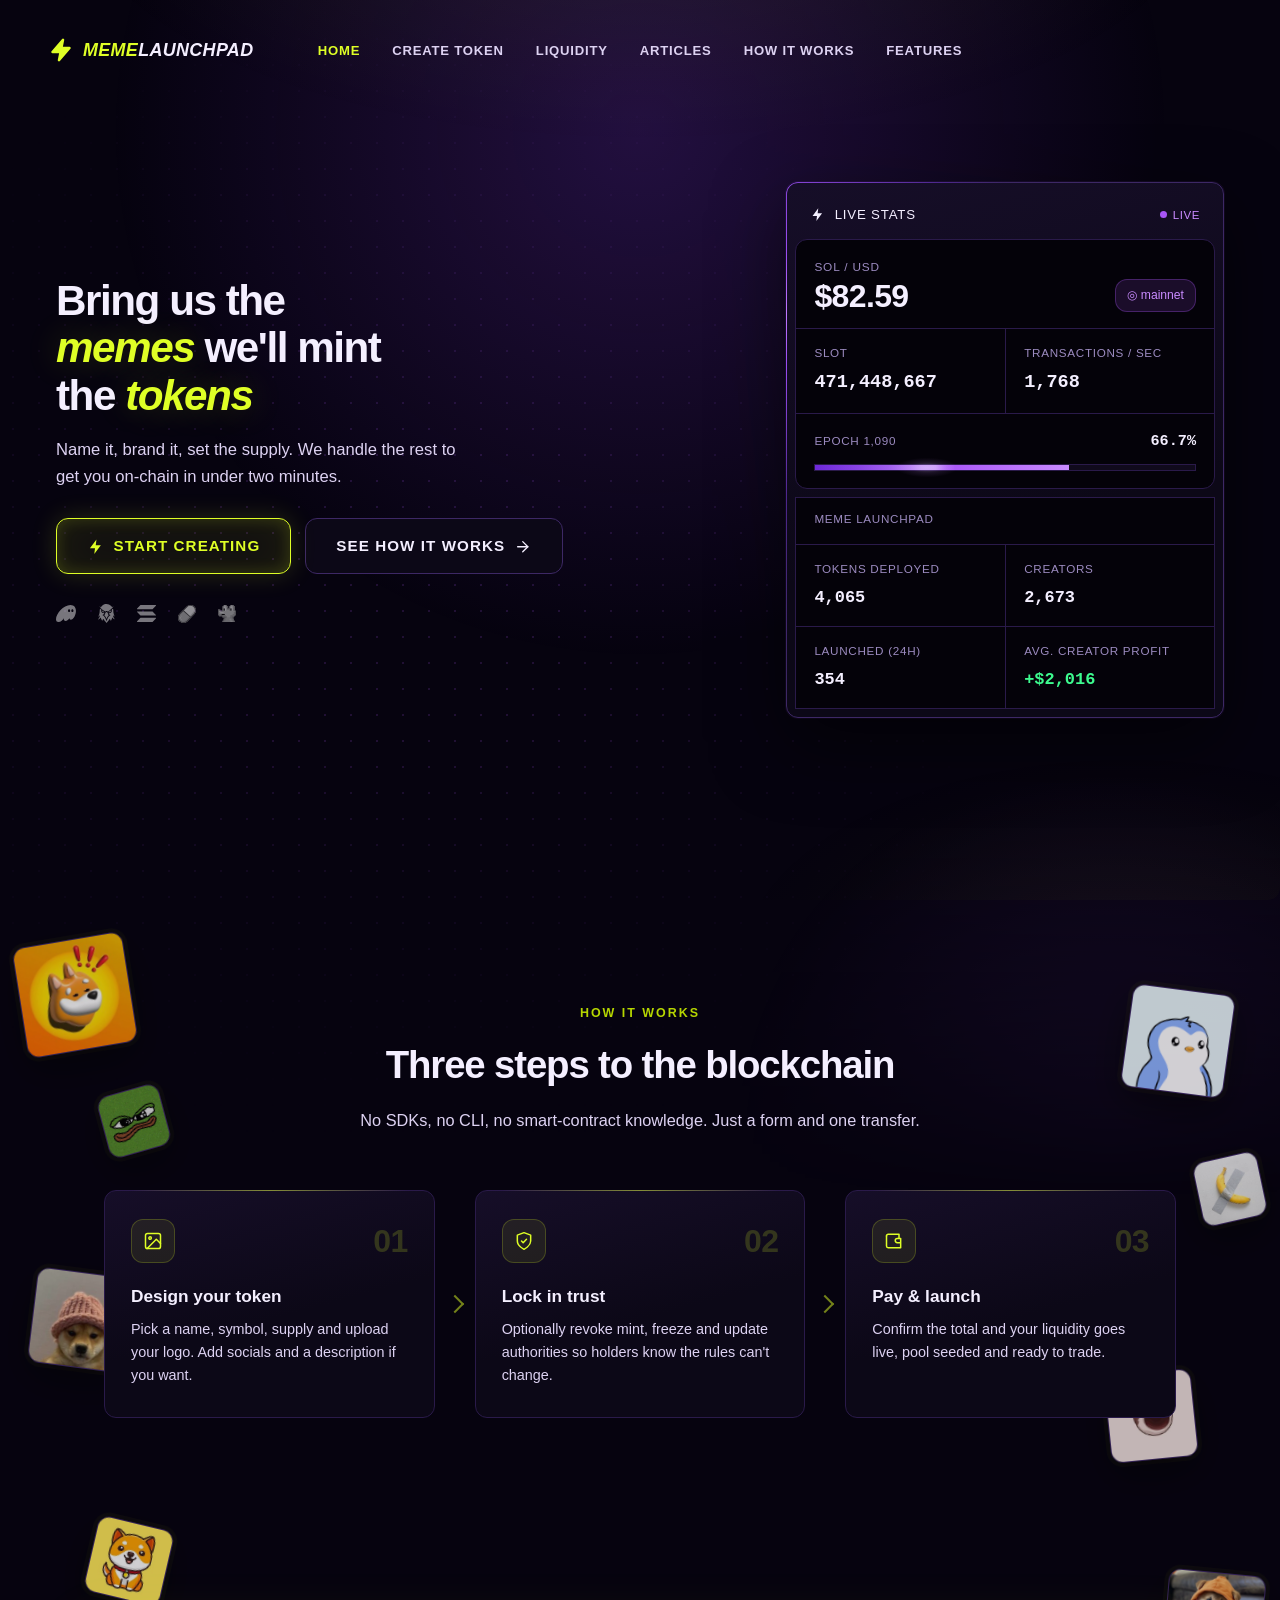
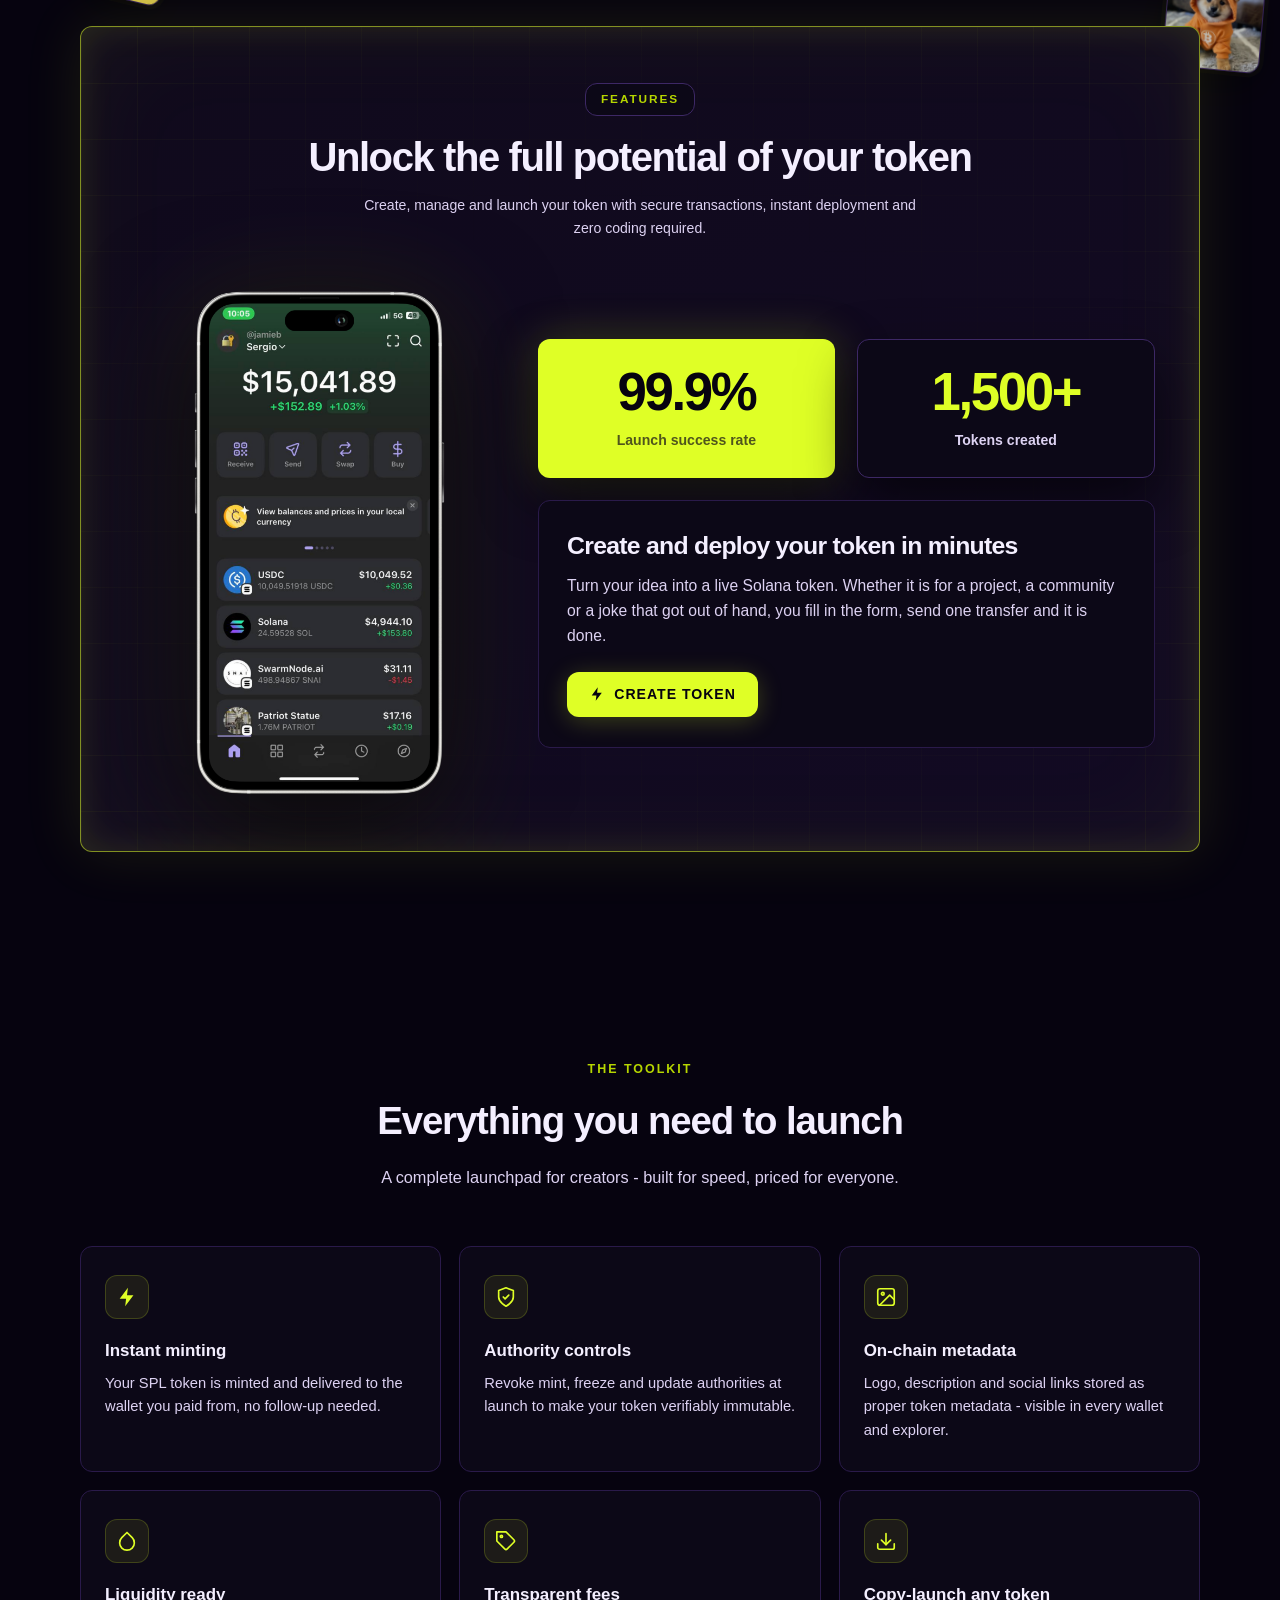
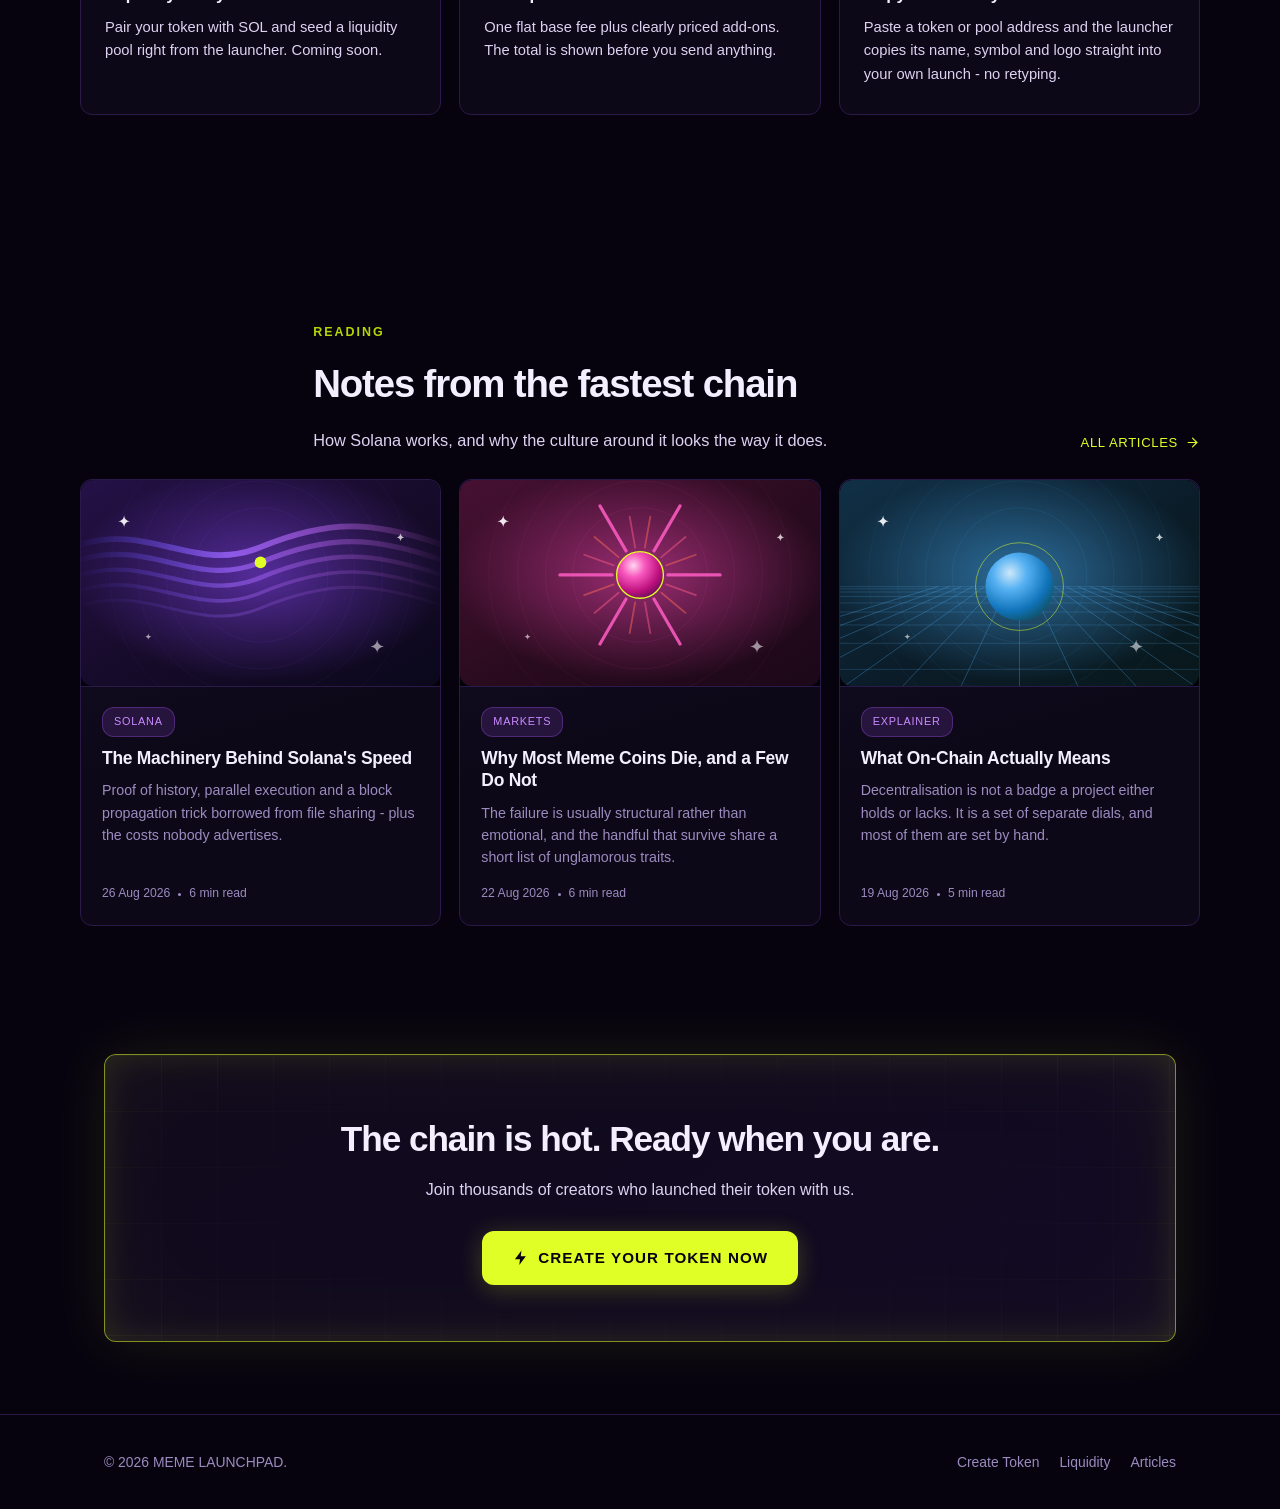
==== commit 9fe27d34: "Add files via upload" ====
--- a/index.htm
+++ b/index.htm
@@ -7,7 +7,6 @@
   <meta name="description" content="MEME LAUNCHPAD is a no-code Solana token launcher. Mint, configure and launch your SPL token in minutes - no coding required.">
   <link rel="canonical" href="index.html">
   <link rel="license" href="llms.txt">
-  <meta name="copyright" content="(c) 2026 MEME LAUNCHPAD. Original work. Not licensed for reproduction - see https://memebooster.io/llms.txt">
   <link rel="icon" href="favicon.90cffe6c8643.ico%40v%3D3" sizes="32x32">
   <link rel="icon" href="favicon.f3976409e687.svg%40v%3D3" type="image/svg+xml">
   <link rel="apple-touch-icon" href="apple-touch-icon.05379a6776e5.png%40v%3D3">
@@ -372,5 +371,6 @@
   <div class="toast" id="toast"></div>
 
   <script type="module" src="js/home.js?v=5"></script>
+
 </body>
 </html>
